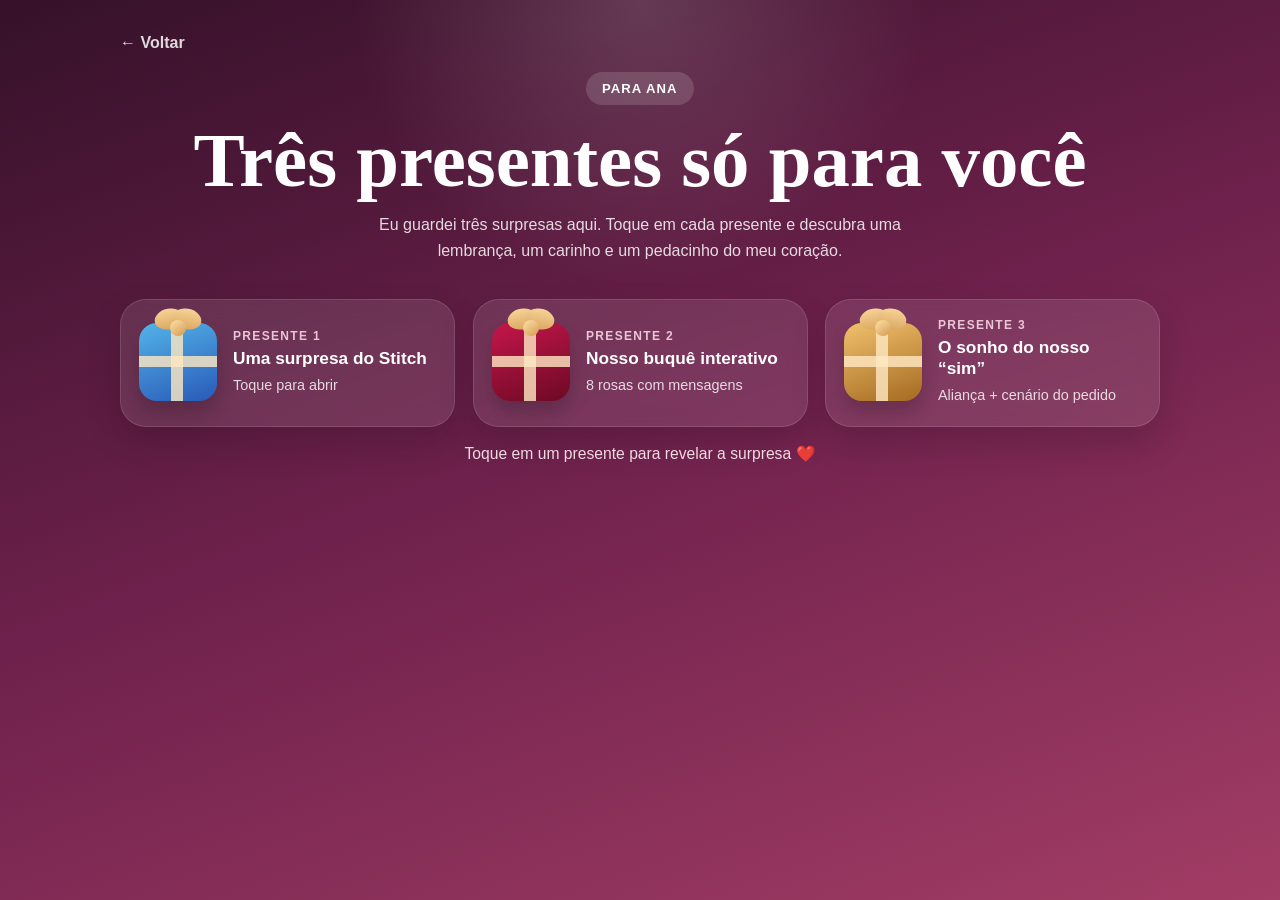
==== presente.html @ 04a38afb "Add files via upload" ====
<!doctype html>
<html lang="pt-BR">
  <head>
    <meta charset="UTF-8" />
    <meta name="viewport" content="width=device-width, initial-scale=1.0" />
    <meta name="theme-color" content="#5b214e" />
    <title>Três presentes para Ana ❤️</title>
    <link rel="stylesheet" href="style.css" />
  </head>

  <body class="pagina-presente pagina-presentes-tres">
    <div class="coracoes" id="coracoes"></div>
    <div class="chuva-rosas" id="chuvaRosas"></div>
    <div class="chuva-aneis" id="chuvaAneis"></div>

    <main class="presente-main presente-main-tres">
      <section class="presente-topo">
        <a class="voltar-link" href="historia.html">← Voltar</a>

        <span class="mini-titulo">Para Ana</span>
        <h1>Três presentes só para você</h1>

        <p>
          Eu guardei três surpresas aqui. Toque em cada presente e descubra
          uma lembrança, um carinho e um pedacinho do meu coração.
        </p>
      </section>

      <section class="selecao-presentes">
        <div class="presentes-grid">
          <button
            class="presente-card"
            type="button"
            data-presente="stitch"
            aria-controls="painel-stitch"
          >
            <span class="presente-icone-box azul">
              <span class="presente-laco laco-card-esquerdo"></span>
              <span class="presente-laco laco-card-direito"></span>
              <span class="presente-no"></span>
            </span>

            <span class="presente-card-texto">
              <small>Presente 1</small>
              <strong>Uma surpresa do Stitch</strong>
              <span>Toque para abrir</span>
            </span>
          </button>

          <button
            class="presente-card"
            type="button"
            data-presente="buque"
            aria-controls="painel-buque"
          >
            <span class="presente-icone-box vinho">
              <span class="presente-laco laco-card-esquerdo"></span>
              <span class="presente-laco laco-card-direito"></span>
              <span class="presente-no"></span>
            </span>

            <span class="presente-card-texto">
              <small>Presente 2</small>
              <strong>Nosso buquê interativo</strong>
              <span>8 rosas com mensagens</span>
            </span>
          </button>

          <button
            class="presente-card"
            type="button"
            data-presente="alianca"
            aria-controls="painel-alianca"
          >
            <span class="presente-icone-box dourado">
              <span class="presente-laco laco-card-esquerdo"></span>
              <span class="presente-laco laco-card-direito"></span>
              <span class="presente-no"></span>
            </span>

            <span class="presente-card-texto">
              <small>Presente 3</small>
              <strong>O sonho do nosso “sim”</strong>
              <span>Aliança + cenário do pedido</span>
            </span>
          </button>
        </div>

        <div class="aviso-presente" id="avisoPresente">
          Toque em um presente para revelar a surpresa ❤️
        </div>
      </section>

      <section class="area-presentes-surpresa">
        <article class="painel-presente" id="painel-stitch" hidden>
          <div class="titulo-painel-presente">
            <span class="mini-titulo">Presente 1</span>
            <h2>Uma visitinha especial do Stitch</h2>
            <p>
              Ele saiu da caixinha só para trazer ainda mais fofura para esse
              nosso momento.
            </p>
          </div>

          <div class="stitch-stage" id="stitchStage">
            <div class="caixa-stitch nova-caixa-stitch" aria-hidden="true">
              <span class="tampa-stitch"></span>
              <span class="corpo-stitch-box"></span>
              <span class="fita-stitch fita-stitch-v"></span>
              <span class="fita-stitch fita-stitch-h"></span>
              <span class="base-sombra-stitch"></span>
            </div>

            <div class="stitch-svg-wrap" aria-hidden="true">
              <svg
                class="stitch-svg"
                viewBox="0 0 430 500"
                xmlns="http://www.w3.org/2000/svg"
              >
                <defs>
                  <linearGradient id="furBlue2" x1="0" x2="0" y1="0" y2="1">
                    <stop offset="0%" stop-color="#6ca7db" />
                    <stop offset="100%" stop-color="#5a86c4" />
                  </linearGradient>

                  <linearGradient id="bellyBlue2" x1="0" x2="0" y1="0" y2="1">
                    <stop offset="0%" stop-color="#41d2ff" />
                    <stop offset="100%" stop-color="#22b8ef" />
                  </linearGradient>

                  <radialGradient id="innerEar2" cx="50%" cy="45%" r="70%">
                    <stop offset="0%" stop-color="#e6c1e0" />
                    <stop offset="100%" stop-color="#d19acb" />
                  </radialGradient>
                </defs>

                <g class="stitch-desenho">
                  <g class="ear-group ear-left">
                    <path
                      class="ear-back"
                      d="M84 124 C21 56, 44 15, 146 35 C183 48, 201 95, 196 136 Z"
                    />
                    <path
                      class="ear-inner"
                      d="M100 120 C49 70, 69 38, 145 49 C171 57, 184 93, 178 122 Z"
                    />
                  </g>

                  <g class="ear-group ear-right">
                    <path
                      class="ear-back"
                      d="M347 124 C410 56, 387 15, 285 35 C248 48, 230 95, 235 136 Z"
                    />
                    <path
                      class="ear-inner"
                      d="M331 120 C382 70, 362 38, 286 49 C260 57, 247 93, 253 122 Z"
                    />
                  </g>

                  <ellipse class="head-main" cx="215" cy="150" rx="118" ry="120" />
                  <ellipse class="head-mask" cx="215" cy="168" rx="84" ry="74" />
                  <ellipse class="cheek cheek-left" cx="153" cy="181" rx="18" ry="12" />
                  <ellipse class="cheek cheek-right" cx="277" cy="181" rx="18" ry="12" />

                  <path class="tuft" d="M192 39 C190 18, 203 8, 211 20 C220 9, 231 17, 230 38 Z" />
                  <path class="tuft" d="M206 28 C208 8, 221 0, 232 14 C240 4, 252 9, 250 31 Z" />
                  <path class="tuft" d="M221 42 C224 18, 242 15, 247 32 C257 23, 268 29, 263 51 Z" />

                  <g class="eye eye-left">
                    <ellipse cx="170" cy="138" rx="34" ry="38" fill="#111f40" />
                    <ellipse cx="171" cy="139" rx="24" ry="28" fill="#ffffff" />
                    <ellipse cx="178" cy="146" rx="11" ry="14" fill="#0f1735" />
                    <ellipse cx="184" cy="139" rx="4" ry="4" fill="#ffffff" />
                    <rect class="blink blink-left" x="138" y="97" width="64" height="82" rx="30" />
                  </g>

                  <g class="eye eye-right">
                    <ellipse cx="260" cy="138" rx="34" ry="38" fill="#111f40" />
                    <ellipse cx="259" cy="139" rx="24" ry="28" fill="#ffffff" />
                    <ellipse cx="252" cy="146" rx="11" ry="14" fill="#0f1735" />
                    <ellipse cx="246" cy="139" rx="4" ry="4" fill="#ffffff" />
                    <rect class="blink blink-right" x="228" y="97" width="64" height="82" rx="30" />
                  </g>

                  <ellipse class="nose-shadow" cx="216" cy="180" rx="46" ry="38" />
                  <ellipse class="nose-main" cx="216" cy="173" rx="44" ry="35" />
                  <path class="mouth-line" d="M198 208 Q216 224 234 208" />
                  <path class="chin-line" d="M188 216 Q216 242 244 216" />

                  <g class="body-group">
                    <ellipse class="body-main" cx="217" cy="313" rx="88" ry="112" />
                    <ellipse class="belly-main" cx="217" cy="326" rx="51" ry="79" />
                  </g>

                  <g class="arm-left-down">
                    <path
                      d="M161 250 C145 278, 142 319, 154 347 C164 370, 186 372, 194 355 C202 338, 195 293, 188 252 Z"
                    />
                    <ellipse cx="176" cy="357" rx="23" ry="20" class="paw-blue" />
                    <circle cx="168" cy="353" r="3" class="claw" />
                    <circle cx="178" cy="348" r="3" class="claw" />
                    <circle cx="188" cy="353" r="3" class="claw" />
                  </g>

                  <g class="arm-right-up">
                    <path
                      d="M269 238 C286 208, 307 179, 320 160 C333 141, 348 134, 358 143 C369 152, 367 171, 356 185 C338 210, 320 229, 291 252 Z"
                    />
                    <ellipse cx="362" cy="139" rx="23" ry="20" class="paw-blue" />
                    <circle cx="354" cy="135" r="3" class="claw" />
                    <circle cx="364" cy="130" r="3" class="claw" />
                    <circle cx="374" cy="135" r="3" class="claw" />
                  </g>

                  <g class="leg-left">
                    <path d="M169 378 C145 394, 140 429, 156 454 C170 476, 204 473, 214 454 C225 432, 210 394, 191 380 Z" />
                    <ellipse cx="176" cy="452" rx="31" ry="18" class="paw-blue" />
                    <circle cx="160" cy="448" r="3" class="claw" />
                    <circle cx="173" cy="443" r="3" class="claw" />
                    <circle cx="186" cy="448" r="3" class="claw" />
                    <circle cx="199" cy="450" r="3" class="claw" />
                  </g>

                  <g class="leg-right">
                    <path d="M261 378 C285 394, 290 429, 274 454 C260 476, 226 473, 216 454 C205 432, 220 394, 239 380 Z" />
                    <ellipse cx="254" cy="452" rx="31" ry="18" class="paw-blue" />
                    <circle cx="239" cy="450" r="3" class="claw" />
                    <circle cx="252" cy="444" r="3" class="claw" />
                    <circle cx="265" cy="448" r="3" class="claw" />
                    <circle cx="278" cy="450" r="3" class="claw" />
                  </g>
                </g>
              </svg>
            </div>

            <div class="texto-stitch">
              <strong>Oi, Ana! 💙</strong>
              <p>
                O Stitch apareceu para deixar esse presente ainda mais fofo
                e lembrar que o amor também mora nos detalhes mais divertidos.
              </p>
            </div>
          </div>
        </article>

        <article class="painel-presente painel-buque-rosa" id="painel-buque" hidden>
          <div class="titulo-painel-presente">
            <span class="mini-titulo">Presente 2</span>
            <h2>O nosso buquê com 8 rosas</h2>
            <p>
              Ele sai de um presente vermelho só para ficar ainda mais especial.
              Depois, toque em cada rosa vermelha para descobrir um motivo pelo qual eu amo você.
            </p>
          </div>

          <div class="presente-palco presente-palco-buque">
            <div class="conteudo-saindo conteudo-saindo-buque">
              <div class="buque-area visivel presente-buque-area" aria-hidden="false">
                <div class="contador-rosas">
                  <span id="contadorRosas">0</span> de 8 rosas descobertas
                </div>

                <div class="buque-realista buque-oito-rosas" id="buque">
                  <div class="papel-traseiro" aria-hidden="true">
                    <span class="papel-fundo papel-fundo-esquerdo"></span>
                    <span class="papel-fundo papel-fundo-direito"></span>
                    <span class="faixa-decorativa faixa-1">AMOR</span>
                    <span class="faixa-decorativa faixa-2">PARA VOCÊ</span>
                  </div>

                  <div class="folhagens" aria-hidden="true">
                    <span class="folha f1"></span>
                    <span class="folha f2"></span>
                    <span class="folha f3"></span>
                    <span class="folha f4"></span>
                    <span class="folha f5"></span>
                    <span class="folha f6"></span>
                    <span class="folha f7"></span>
                    <span class="folha f8"></span>
                    <span class="folha f9"></span>
                    <span class="folha f10"></span>
                  </div>

                  <div class="astromelias" id="astromelias" aria-hidden="true"></div>
                  <div class="mosquitinhos" id="mosquitinhos" aria-hidden="true"></div>
                  <div class="rosas" id="rosas"></div>

                  <div class="embrulho-frontal" aria-hidden="true">
                    <span class="papel-frontal papel-frontal-esquerdo"></span>
                    <span class="papel-frontal papel-frontal-direito"></span>
                    <span class="fita-buque"></span>
                  </div>
                </div>

                <p class="dica-rosas">
                  Toque nas 8 rosas vermelhas. Cada uma guarda uma mensagem 🌹
                </p>

                <div class="mensagem-final-buque" id="mensagemFinalBuque">
                  <span class="coracao-final">❤️</span>
                  <h2>Você encontrou todas as rosas</h2>

                  <p>
                    Oito rosas ainda não seriam suficientes para mostrar tudo o
                    que eu sinto, mas cada uma delas guarda um pedacinho do meu amor.
                  </p>

                  <strong>Eu escolho você, Ana.</strong>
                </div>
              </div>
            </div>

            <div class="caixa-presente-visual caixa-vermelha" aria-hidden="true">
              <span class="tampa-caixa-presente"></span>
              <span class="corpo-caixa-presente"></span>
              <span class="fita-caixa fita-caixa-v"></span>
              <span class="fita-caixa fita-caixa-h"></span>
              <span class="sombra-caixa-presente"></span>
            </div>
          </div>
        </article>

        <article class="painel-presente painel-alianca-simples" id="painel-alianca" hidden>
          <div class="titulo-painel-presente">
            <span class="mini-titulo">Presente 3</span>
            <h2>A nossa aliança</h2>
            <p>
              Ela sai de um presente dourado e, quando você abrir, alguns anéis vão cair para deixar esse momento ainda mais especial.
            </p>
          </div>

          <div class="presente-palco presente-palco-alianca">
            <div class="conteudo-saindo conteudo-saindo-alianca">
              <div class="cartao-alianca-unico">
                <div class="moldura-alianca">
                  <img
                    src="alianca-completa.jpg?v=3"
                    alt="Alianças escolhidas por Keven e Ana"
                  />
                </div>

                <div class="texto-cartao-alianca">
                  <h3>A nossa aliança</h3>
                  <p>
                    Eu já consigo imaginar esse momento com você: o pedido, o
                    brilho da aliança e o nosso coração guardando esse dia para
                    sempre.
                  </p>

                  <span class="detalhe-alianca">
                    Um símbolo do nosso amor, da nossa escolha e do nosso “sim”. 💍
                  </span>
                </div>
              </div>
            </div>

            <div class="caixa-presente-visual caixa-dourada" aria-hidden="true">
              <span class="tampa-caixa-presente"></span>
              <span class="corpo-caixa-presente"></span>
              <span class="fita-caixa fita-caixa-v"></span>
              <span class="fita-caixa fita-caixa-h"></span>
              <span class="sombra-caixa-presente"></span>
            </div>
          </div>
        </article>
      </section>
    </main>

    <div
      class="modal-motivo"
      id="modalMotivo"
      role="dialog"
      aria-modal="true"
      aria-hidden="true"
    >
      <div class="modal-conteudo">
        <button
          class="fechar-modal"
          id="fecharModal"
          type="button"
          aria-label="Fechar mensagem"
        >
          ×
        </button>

        <div class="modal-rosa">🌹</div>
        <span class="modal-numero" id="modalNumero"></span>
        <h2 id="modalTitulo"></h2>
        <p id="modalTexto"></p>

        <button class="botao" id="continuarRosas" type="button">
          Continuar descobrindo ❤️
        </button>
      </div>
    </div>

    <script src="script.js"></script>
  </body>
</html>
---- style.css ----
@charset "UTF-8";

:root {
  --vinho: #5b214e;
  --vinho-escuro: #351129;
  --vinho-claro: #8f3f73;
  --rosa: #d86a8d;
  --rosa-claro: #f8dce6;
  --creme: #fff8f3;
  --texto: #392b35;
  --texto-suave: #66545f;
  --branco: #ffffff;
  --vermelho: #b80f35;
  --vermelho-claro: #df3157;
  --vermelho-escuro: #6f0925;
  --verde: #315b3b;
  --verde-claro: #72996b;
  --dourado: #e8bd72;
  --sombra: 0 18px 50px rgba(91, 33, 78, 0.18);
}

* {
  box-sizing: border-box;
  scroll-behavior: smooth;
}

html {
  scroll-padding-top: 90px;
}

body {
  margin: 0;
  color: var(--texto);
  font-family: "Segoe UI", Arial, sans-serif;
  background:
    radial-gradient(
      circle at top left,
      rgba(216, 106, 141, 0.24),
      transparent 36%
    ),
    radial-gradient(
      circle at bottom right,
      rgba(91, 33, 78, 0.16),
      transparent 38%
    ),
    var(--creme);
  overflow-x: hidden;
}

a {
  color: inherit;
}

button,
a {
  -webkit-tap-highlight-color: transparent;
}

h1,
h2,
h3 {
  font-family: Georgia, "Times New Roman", serif;
  color: var(--vinho);
}

.coracoes,
.chuva-rosas {
  position: fixed;
  inset: 0;
  pointer-events: none;
  overflow: hidden;
}

.coracoes {
  z-index: 100;
}

.chuva-rosas {
  z-index: 150;
}

.coracao {
  position: absolute;
  bottom: -40px;
  opacity: 0;
  animation: subir linear forwards;
}

@keyframes subir {
  0% {
    transform: translateY(0) rotate(0deg) scale(0.75);
    opacity: 0;
  }

  15% {
    opacity: 0.9;
  }

  100% {
    transform: translateY(-115vh) rotate(40deg) scale(1.15);
    opacity: 0;
  }
}

.mini-titulo,
.selo {
  display: inline-flex;
  padding: 9px 16px;
  border-radius: 999px;
  background: var(--rosa-claro);
  color: var(--vinho);
  font-size: 0.82rem;
  font-weight: 800;
  letter-spacing: 0.08em;
  text-transform: uppercase;
}

.botao {
  appearance: none;
  display: inline-block;
  border: 0;
  border-radius: 999px;
  padding: 15px 24px;
  background: linear-gradient(135deg, var(--vinho), var(--vinho-claro));
  color: var(--branco);
  text-decoration: none;
  font-size: 1rem;
  font-weight: 800;
  cursor: pointer;
  box-shadow: 0 12px 30px rgba(91, 33, 78, 0.28);
  transition:
    transform 0.2s ease,
    box-shadow 0.2s ease;
}

.botao:hover {
  transform: translateY(-3px);
  box-shadow: 0 18px 36px rgba(91, 33, 78, 0.35);
}

.botao-branco {
  background: var(--branco);
  color: var(--vinho);
}

.pagina-inicial {
  min-height: 100vh;
  display: flex;
  flex-direction: column;
}

.hero {
  min-height: calc(100vh - 70px);
  display: grid;
  place-items: center;
  padding: 32px 20px;
}

.hero-card {
  width: min(920px, 100%);
  padding: clamp(30px, 6vw, 74px);
  border-radius: 34px;
  text-align: center;
  background: rgba(255, 255, 255, 0.8);
  box-shadow: var(--sombra);
  backdrop-filter: blur(12px);
}

.hero h1 {
  margin: 24px 0 12px;
  font-size: clamp(3rem, 9vw, 6.6rem);
  line-height: 0.95;
}

.hero p {
  max-width: 700px;
  margin: 20px auto 24px;
  font-size: clamp(1.05rem, 2.4vw, 1.35rem);
  line-height: 1.75;
}

.data {
  display: block;
  margin: 18px 0 30px;
  color: #755e6f;
  font-weight: 700;
}

.menu {
  position: sticky;
  top: 0;
  z-index: 80;
  min-height: 72px;
  display: flex;
  align-items: center;
  justify-content: space-between;
  gap: 24px;
  padding: 14px max(20px, calc((100% - 1080px) / 2));
  background: rgba(255, 248, 243, 0.9);
  backdrop-filter: blur(14px);
}

.logo {
  color: var(--vinho);
  text-decoration: none;
  font-family: Georgia, "Times New Roman", serif;
  font-size: 1.3rem;
  font-weight: 800;
}

.menu-links {
  display: flex;
  flex-wrap: wrap;
  gap: 18px;
}

.menu-links a {
  color: var(--texto-suave);
  text-decoration: none;
  font-size: 0.92rem;
  font-weight: 700;
}

.conteudo-principal {
  width: min(1080px, calc(100% - 34px));
  margin: 0 auto;
}

.conteudo-principal section {
  padding: 82px 0;
}

.cabecalho-historia {
  min-height: 78vh;
  display: grid;
  place-items: center;
  align-content: center;
  text-align: center;
}

.cabecalho-historia h1 {
  margin: 22px 0 16px;
  font-size: clamp(3.2rem, 9vw, 6.5rem);
}

.cabecalho-historia p {
  max-width: 660px;
  margin: 0 auto 24px;
  color: var(--texto-suave);
  font-size: 1.15rem;
  line-height: 1.7;
}

.titulo-secao {
  margin-bottom: 42px;
  text-align: center;
}

.titulo-secao span {
  color: var(--rosa);
  font-size: 0.78rem;
  font-weight: 800;
  letter-spacing: 0.14em;
  text-transform: uppercase;
}

.titulo-secao h2 {
  margin: 10px 0 0;
  font-size: clamp(2.1rem, 6vw, 4rem);
}

.linha-do-tempo {
  display: grid;
  grid-template-columns: repeat(3, 1fr);
  gap: 22px;
}

.cartao,
.motivo {
  padding: 26px;
  border-radius: 24px;
  background: rgba(255, 255, 255, 0.88);
  box-shadow: 0 10px 32px rgba(91, 33, 78, 0.09);
}

.cartao h3 {
  margin: 10px 0;
  font-size: 1.55rem;
}

.cartao p,
.motivo p {
  margin: 0;
  color: var(--texto-suave);
  line-height: 1.65;
}

.icone {
  font-size: 2rem;
}

.galeria {
  display: grid;
  grid-template-columns: 1.25fr 0.75fr;
  grid-template-rows: 260px 260px;
  gap: 18px;
}

.foto {
  position: relative;
  overflow: hidden;
  min-height: 220px;
  border-radius: 26px;
  background: var(--rosa-claro);
  box-shadow: var(--sombra);
}

.foto-principal {
  grid-row: 1 / 3;
}

.foto img {
  width: 100%;
  height: 100%;
  object-fit: cover;
}

.legenda {
  position: absolute;
  left: 18px;
  bottom: 18px;
  padding: 9px 13px;
  border-radius: 999px;
  color: white;
  background: rgba(40, 15, 34, 0.62);
  font-weight: 700;
}

.motivos {
  display: grid;
  grid-template-columns: repeat(2, 1fr);
  gap: 18px;
}

.motivo {
  display: flex;
  gap: 16px;
}

.numero {
  flex: 0 0 auto;
  width: 42px;
  height: 42px;
  display: grid;
  place-items: center;
  border-radius: 50%;
  background: var(--rosa-claro);
  color: var(--vinho);
  font-weight: 900;
}

.motivo strong {
  display: block;
  margin-bottom: 6px;
  color: var(--vinho);
}

.versiculo {
  padding: clamp(34px, 7vw, 72px);
  border-radius: 32px;
  color: white;
  text-align: center;
  background: linear-gradient(135deg, var(--vinho), var(--vinho-claro));
  box-shadow: var(--sombra);
}

.versiculo blockquote {
  margin: 0;
  font-family: Georgia, "Times New Roman", serif;
  font-size: clamp(1.7rem, 5vw, 3.4rem);
}

.versiculo small {
  display: block;
  margin-top: 20px;
  font-weight: 700;
  letter-spacing: 0.08em;
}

.final {
  min-height: 70vh;
  display: grid;
  place-items: center;
}

.carta {
  width: min(760px, 100%);
  padding: clamp(32px, 7vw, 70px);
  border-radius: 32px;
  background: white;
  text-align: center;
  box-shadow: var(--sombra);
}

.carta h2 {
  margin: 18px 0;
  font-size: clamp(2.4rem, 7vw, 4.6rem);
}

.carta p {
  color: var(--texto-suave);
  font-size: 1.08rem;
  line-height: 1.8;
}

.mensagem-escondida {
  display: none;
  margin-top: 28px;
  padding: 24px;
  border-radius: 22px;
  background: var(--rosa-claro);
  color: var(--vinho);
  font-family: Georgia, "Times New Roman", serif;
  font-size: 1.8rem;
  line-height: 1.4;
}

.presente-chamada {
  padding: clamp(34px, 7vw, 70px);
  border-radius: 32px;
  color: white;
  text-align: center;
  background: linear-gradient(135deg, var(--vinho), #9b2e57);
  box-shadow: var(--sombra);
}

.presente-chamada h2 {
  color: white;
  font-size: clamp(2.2rem, 6vw, 4rem);
}

.presente-chamada p {
  max-width: 620px;
  margin: 0 auto 26px;
  line-height: 1.7;
}

.presente-chamada .mini-titulo {
  background: rgba(255, 255, 255, 0.14);
  color: white;
}

footer {
  padding: 28px 18px 42px;
  color: #806c79;
  text-align: center;
}

/* PÁGINA PRESENTE */

.pagina-presente {
  min-height: 100vh;
  color: white;
  background:
    radial-gradient(
      circle at 50% 5%,
      rgba(255, 255, 255, 0.18),
      transparent 28%
    ),
    linear-gradient(160deg, #321026 0%, #651c48 46%, #a93b5f 100%);
}

.presente-main {
  width: min(760px, calc(100% - 20px));
  margin: 0 auto;
}

.presente-topo {
  padding: 26px 0 12px;
  text-align: center;
}

.presente-topo h1 {
  margin: 18px 0 12px;
  color: white;
  font-size: clamp(2.4rem, 8vw, 4.8rem);
  line-height: 1;
}

.presente-topo p {
  max-width: 600px;
  margin: 0 auto;
  color: rgba(255, 255, 255, 0.84);
  line-height: 1.65;
}

.presente-topo .mini-titulo {
  background: rgba(255, 255, 255, 0.12);
  color: white;
}

.voltar-link {
  display: block;
  width: max-content;
  margin-bottom: 20px;
  color: rgba(255, 255, 255, 0.84);
  text-decoration: none;
  font-weight: 700;
}

.experiencia-presente {
  min-height: 700px;
  padding: 20px 0 70px;
}

.caixa-area {
  min-height: 470px;
  display: grid;
  place-items: center;
  transition:
    opacity 0.6s ease,
    transform 0.7s ease;
}

.caixa-area.escondida {
  position: absolute;
  opacity: 0;
  transform: translateY(100px) scale(0.8);
  pointer-events: none;
}

.caixa-presente {
  appearance: none;
  position: relative;
  width: min(290px, 76vw);
  height: 300px;
  border: 0;
  background: transparent;
  cursor: pointer;
  animation: caixaRespira 2.2s ease-in-out infinite;
}

@keyframes caixaRespira {
  50% {
    transform: translateY(-8px) scale(1.015);
  }
}

.corpo-caixa {
  position: absolute;
  left: 8%;
  right: 8%;
  bottom: 0;
  height: 68%;
  overflow: hidden;
  border-radius: 8px 8px 20px 20px;
  background: linear-gradient(160deg, #ca1947, #800929);
  box-shadow: 0 28px 30px rgba(20, 0, 15, 0.35);
}

.tampa-caixa {
  position: absolute;
  left: 0;
  right: 0;
  top: 24%;
  z-index: 4;
  height: 28%;
  border-radius: 14px;
  background: linear-gradient(160deg, #e3355e, #941034);
  transform-origin: left bottom;
}

.fita-vertical {
  position: absolute;
  inset-block: 0;
  left: 42%;
  width: 16%;
  background: linear-gradient(90deg, #e1ad61, #ffe2a8, #d49a4c);
}

.fita-horizontal {
  position: absolute;
  inset-inline: 0;
  top: 38%;
  height: 17%;
  background: linear-gradient(#e1ad61, #ffe2a8, #d49a4c);
}

.etiqueta {
  position: absolute;
  left: 50%;
  bottom: 18px;
  z-index: 3;
  width: max-content;
  max-width: 86%;
  transform: translateX(-50%);
  padding: 10px 14px;
  border-radius: 999px;
  background: white;
  color: var(--vinho);
  font-size: 0.86rem;
  font-weight: 900;
}

.laco,
.no-laco {
  position: absolute;
  z-index: 6;
  background: linear-gradient(145deg, #ffe2aa, #dca65d);
}

.laco {
  top: -58px;
  width: 82px;
  height: 68px;
  border-radius: 70% 25% 70% 30%;
}

.laco-esquerdo {
  left: calc(50% - 76px);
  transform: rotate(22deg);
}

.laco-direito {
  right: calc(50% - 76px);
  transform: scaleX(-1) rotate(22deg);
}

.no-laco {
  top: -22px;
  left: 50%;
  width: 46px;
  height: 42px;
  border-radius: 50%;
  transform: translateX(-50%);
}

.caixa-presente.abrindo {
  animation: none;
}

.caixa-presente.abrindo .tampa-caixa {
  animation: abrirTampa 0.95s forwards;
}

.caixa-presente.abrindo .corpo-caixa {
  animation: caixaDescer 0.8s 0.35s forwards;
}

@keyframes abrirTampa {
  45% {
    transform: translateY(-90px) rotate(-9deg);
  }

  100% {
    transform: translate(-95px, -150px) rotate(-22deg);
    opacity: 0;
  }
}

@keyframes caixaDescer {
  100% {
    transform: translateY(95px) scale(0.9);
    opacity: 0;
  }
}

.buque-area {
  display: none;
  opacity: 0;
  text-align: center;
  transform: translateY(70px) scale(0.92);
}

.buque-area.visivel {
  display: block;
  animation: buqueAparecer 1.05s forwards;
}

@keyframes buqueAparecer {
  to {
    opacity: 1;
    transform: translateY(0) scale(1);
  }
}

.contador-rosas {
  display: inline-flex;
  margin-bottom: 12px;
  padding: 10px 16px;
  border-radius: 999px;
  background: rgba(255, 255, 255, 0.12);
  font-size: 0.9rem;
  font-weight: 800;
}

.buque-realista {
  position: relative;
  width: min(440px, 96vw);
  height: 540px;
  margin: 0 auto;
  filter: drop-shadow(0 28px 28px rgba(22, 0, 15, 0.36));
}

.papel-traseiro,
.folhagens,
.astromelias,
.mosquitinhos,
.rosas,
.embrulho-frontal {
  position: absolute;
  inset: 0;
}

.papel-traseiro {
  z-index: 1;
}

.papel-fundo {
  position: absolute;
  top: 80px;
  width: 58%;
  height: 360px;
  background:
    linear-gradient(135deg, rgba(255, 255, 255, 0.11), transparent 35%),
    linear-gradient(150deg, #c31643, #630923);
  border: 2px solid rgba(255, 255, 255, 0.08);
}

.papel-fundo-esquerdo {
  left: 5%;
  clip-path: polygon(0 8%, 100% 0, 82% 100%, 30% 95%);
  transform: rotate(-10deg);
}

.papel-fundo-direito {
  right: 5%;
  clip-path: polygon(0 0, 100% 8%, 70% 95%, 18% 100%);
  transform: rotate(10deg);
}

.faixa-decorativa {
  position: absolute;
  z-index: 2;
  color: rgba(242, 190, 204, 0.55);
  font-family: Georgia, "Times New Roman", serif;
  font-size: 1.1rem;
  font-weight: 800;
  letter-spacing: 0.12em;
}

.faixa-1 {
  left: 56px;
  top: 105px;
  transform: rotate(-36deg);
}

.faixa-2 {
  right: 25px;
  top: 130px;
  transform: rotate(36deg);
}

.folhagens {
  z-index: 2;
}

.folha {
  position: absolute;
  width: 92px;
  height: 38px;
  border-radius: 100% 0 100% 0;
  background: linear-gradient(145deg, var(--verde-claro), var(--verde));
  transform-origin: left center;
}

.folha::after {
  content: "";
  position: absolute;
  left: 8px;
  right: 8px;
  top: 50%;
  height: 1px;
  background: rgba(230, 245, 220, 0.45);
}

.f1 {
  left: 45px;
  top: 160px;
  transform: rotate(-42deg);
}
.f2 {
  right: 40px;
  top: 155px;
  transform: scaleX(-1) rotate(-42deg);
}
.f3 {
  left: 24px;
  top: 228px;
  transform: rotate(-19deg);
}
.f4 {
  right: 18px;
  top: 226px;
  transform: scaleX(-1) rotate(-18deg);
}
.f5 {
  left: 95px;
  top: 92px;
  transform: rotate(-72deg) scale(0.9);
}
.f6 {
  right: 90px;
  top: 92px;
  transform: scaleX(-1) rotate(-72deg) scale(0.9);
}
.f7 {
  left: 70px;
  top: 292px;
  transform: rotate(7deg) scale(0.88);
}
.f8 {
  right: 66px;
  top: 288px;
  transform: scaleX(-1) rotate(7deg) scale(0.88);
}
.f9 {
  left: 163px;
  top: 75px;
  transform: rotate(-90deg) scale(0.78);
}
.f10 {
  right: 155px;
  top: 75px;
  transform: scaleX(-1) rotate(-90deg) scale(0.78);
}

.astromelias {
  z-index: 4;
}

.astromelia {
  position: absolute;
  width: 74px;
  height: 74px;
  transform: translate(-50%, -50%) rotate(var(--r));
  filter: drop-shadow(0 5px 6px rgba(50, 0, 18, 0.18));
}

.astromelia span {
  position: absolute;
  left: 50%;
  top: 50%;
  width: 30px;
  height: 42px;
  border-radius: 60% 40% 62% 38%;
  background:
    radial-gradient(circle at 50% 45%, #efe8aa 0 6%, transparent 7%),
    linear-gradient(145deg, #fffef8, #e8e7db);
  transform-origin: 50% 90%;
}

.astromelia span:nth-child(1) {
  transform: translate(-50%, -95%) rotate(0deg);
}
.astromelia span:nth-child(2) {
  transform: translate(-10%, -70%) rotate(72deg);
}
.astromelia span:nth-child(3) {
  transform: translate(-20%, -25%) rotate(144deg);
}
.astromelia span:nth-child(4) {
  transform: translate(-82%, -25%) rotate(216deg);
}
.astromelia span:nth-child(5) {
  transform: translate(-90%, -75%) rotate(288deg);
}

.astromelia::after {
  content: "";
  position: absolute;
  left: 50%;
  top: 50%;
  width: 16px;
  height: 16px;
  border-radius: 50%;
  background: #d9c96f;
  transform: translate(-50%, -50%);
}

.mosquitinhos {
  z-index: 5;
}

.raminho {
  position: absolute;
  width: 74px;
  height: 70px;
  transform: translate(-50%, -50%) rotate(var(--r));
}

.raminho::before,
.raminho::after,
.raminho span {
  content: "";
  position: absolute;
  width: 11px;
  height: 11px;
  border-radius: 50%;
  background: white;
  box-shadow:
    14px 4px 0 -2px white,
    -12px 8px 0 -2px white,
    5px 17px 0 -2px white;
}

.raminho::before {
  left: 8px;
  top: 9px;
}
.raminho::after {
  right: 6px;
  top: 28px;
}
.raminho span {
  left: 27px;
  bottom: 8px;
}

.rosas {
  z-index: 7;
}

.rosa-interativa {
  appearance: none;
  position: absolute;
  width: var(--t);
  height: var(--t);
  padding: 0;
  border: 0;
  border-radius: 50%;
  background: transparent;
  cursor: pointer;
  transform: translate(-50%, -50%) rotate(var(--r));
  filter: drop-shadow(0 7px 8px rgba(45, 0, 16, 0.28));
  transition:
    transform 0.2s ease,
    filter 0.2s ease;
}

.rosa-interativa:hover,
.rosa-interativa:focus-visible {
  transform: translate(-50%, -50%) rotate(var(--r)) scale(1.08);
  outline: none;
}

.rosa-interativa.descoberta {
  filter: drop-shadow(0 0 10px rgba(255, 230, 236, 0.95))
    drop-shadow(0 7px 8px rgba(45, 0, 16, 0.3));
}

.rosa-interativa.descoberta::after {
  content: "♥";
  position: absolute;
  right: -1px;
  top: -4px;
  width: 23px;
  height: 23px;
  display: grid;
  place-items: center;
  border-radius: 50%;
  background: white;
  color: var(--vermelho);
  font-size: 0.78rem;
}

.petala,
.miolo {
  position: absolute;
  left: 50%;
  top: 50%;
  display: block;
  border-radius: 48% 52% 46% 54%;
  background:
    radial-gradient(circle at 35% 28%, #ea3c62 0 18%, transparent 19%),
    linear-gradient(145deg, #dc214d, #780724 72%);
  box-shadow:
    inset 5px 5px 8px rgba(255, 130, 150, 0.2),
    inset -6px -6px 9px rgba(60, 0, 18, 0.3);
}

.petala {
  width: 55%;
  height: 60%;
  transform-origin: center;
}

.p1 {
  transform: translate(-50%, -78%) rotate(4deg);
}
.p2 {
  transform: translate(-18%, -55%) rotate(70deg);
}
.p3 {
  transform: translate(-42%, -19%) rotate(143deg);
}
.p4 {
  transform: translate(-82%, -36%) rotate(214deg);
}
.p5 {
  transform: translate(-85%, -74%) rotate(286deg);
}

.miolo {
  z-index: 4;
  width: 45%;
  height: 45%;
  transform: translate(-50%, -50%) rotate(24deg);
  background:
    radial-gradient(circle at 38% 34%, #f15b76 0 12%, transparent 13%),
    repeating-radial-gradient(
      circle at center,
      #a20d34 0 8%,
      #d21c49 9% 18%,
      #7c0928 19% 26%
    );
}

.embrulho-frontal {
  z-index: 6;
  pointer-events: none;
}

.papel-frontal {
  position: absolute;
  bottom: 18px;
  width: 60%;
  height: 245px;
  background:
    linear-gradient(135deg, rgba(255, 255, 255, 0.13), transparent 30%),
    linear-gradient(150deg, #bd123d, #5f071f);
}

.papel-frontal-esquerdo {
  left: 8%;
  clip-path: polygon(0 0, 100% 20%, 72% 100%, 28% 100%);
  transform: rotate(5deg);
}

.papel-frontal-direito {
  right: 8%;
  clip-path: polygon(0 20%, 100% 0, 72% 100%, 28% 100%);
  transform: rotate(-5deg);
}

.fita-buque {
  position: absolute;
  left: 50%;
  bottom: 82px;
  width: 126px;
  height: 36px;
  border-radius: 999px;
  transform: translateX(-50%) rotate(-2deg);
  background: linear-gradient(#e3b56c, #ffe3a7, #d59b4d);
  box-shadow: 0 8px 13px rgba(45, 0, 20, 0.24);
}

.fita-buque::before,
.fita-buque::after {
  content: "";
  position: absolute;
  top: 21px;
  width: 64px;
  height: 82px;
  background: linear-gradient(145deg, #f8d79f, #c99551);
  clip-path: polygon(0 0, 100% 0, 70% 100%, 48% 72%, 25% 100%);
}

.fita-buque::before {
  left: 14px;
  transform: rotate(13deg);
}

.fita-buque::after {
  right: 14px;
  transform: rotate(-13deg);
}

.dica-rosas {
  margin: 0 auto;
  color: rgba(255, 255, 255, 0.84);
  font-size: 0.94rem;
}

.rosa-caindo {
  position: absolute;
  top: -70px;
  animation: cairRosa linear forwards;
}

@keyframes cairRosa {
  0% {
    transform: translateY(-20px) rotate(0deg);
    opacity: 0;
  }

  10% {
    opacity: 1;
  }

  100% {
    transform: translateY(115vh) rotate(540deg);
    opacity: 0.9;
  }
}

.modal-motivo {
  position: fixed;
  inset: 0;
  z-index: 250;
  display: none;
  place-items: center;
  padding: 18px;
  background: rgba(30, 3, 23, 0.72);
  backdrop-filter: blur(10px);
}

.modal-motivo.aberto {
  display: grid;
}

.modal-conteudo {
  position: relative;
  width: min(460px, 100%);
  padding: 32px 26px 28px;
  border-radius: 30px;
  color: var(--texto);
  text-align: center;
  background: white;
  box-shadow: 0 28px 70px rgba(20, 0, 14, 0.42);
}

.fechar-modal {
  position: absolute;
  right: 14px;
  top: 12px;
  width: 38px;
  height: 38px;
  border: 0;
  border-radius: 50%;
  background: var(--rosa-claro);
  color: var(--vinho);
  font-size: 1.55rem;
  cursor: pointer;
}

.modal-rosa {
  font-size: 3.2rem;
}

.modal-numero {
  display: block;
  margin-top: 4px;
  color: var(--rosa);
  font-size: 0.78rem;
  font-weight: 900;
  letter-spacing: 0.14em;
  text-transform: uppercase;
}

.modal-conteudo h2 {
  margin: 12px 0 10px;
  font-size: clamp(2rem, 8vw, 3rem);
}

.modal-conteudo p {
  margin: 0 auto 24px;
  color: var(--texto-suave);
  font-size: 1.05rem;
  line-height: 1.75;
}

.mensagem-final-buque {
  display: none;
  width: min(590px, 100%);
  margin: 34px auto 0;
  padding: 28px;
  border-radius: 28px;
  background: rgba(255, 255, 255, 0.96);
  color: var(--texto);
  box-shadow: 0 22px 50px rgba(26, 0, 18, 0.34);
}

.mensagem-final-buque.visivel {
  display: block;
}

.mensagem-final-buque h2 {
  font-size: clamp(2rem, 7vw, 3.2rem);
}

.mensagem-final-buque p {
  color: var(--texto-suave);
  line-height: 1.7;
}

.mensagem-final-buque strong {
  color: var(--vinho);
  font-family: Georgia, "Times New Roman", serif;
  font-size: 1.35rem;
}

.coracao-final {
  font-size: 2rem;
}

@media (max-width: 820px) {
  .menu {
    position: relative;
    flex-direction: column;
  }

  .linha-do-tempo,
  .motivos {
    grid-template-columns: 1fr;
  }

  .galeria {
    grid-template-columns: 1fr;
    grid-template-rows: repeat(3, 340px);
  }

  .foto-principal {
    grid-row: auto;
  }
}

@media (max-width: 520px) {
  .menu-links {
    justify-content: center;
    gap: 12px;
  }

  .menu-links a {
    font-size: 0.82rem;
  }

  .presente-main {
    width: min(100% - 14px, 760px);
  }

  .experiencia-presente {
    min-height: 640px;
  }

  .caixa-area {
    min-height: 410px;
  }

  .buque-realista {
    width: min(410px, 100vw);
    height: 505px;
    transform: scale(0.92);
    transform-origin: top center;
    margin-bottom: -35px;
  }

  .contador-rosas {
    margin-bottom: 4px;
  }

  .modal-conteudo {
    padding: 30px 20px 24px;
    border-radius: 25px;
  }
}

/* =========================================================
   CARTÕES INTERATIVOS DA NOSSA HISTÓRIA
   ========================================================= */

.instrucao-historia {
  width: min(620px, 100%);
  margin: 18px auto 0;
  color: var(--texto-suave);
  font-size: 0.98rem;
  line-height: 1.6;
}

.linha-do-tempo-interativa {
  align-items: start;
}

.cartao-historia-interativo {
  padding: 0;
  overflow: hidden;
  transition:
    transform 0.25s ease,
    box-shadow 0.25s ease,
    border-color 0.25s ease;
}

.cartao-historia-interativo:hover {
  transform: translateY(-4px);
}

.cartao-historia-interativo.aberto {
  border-color: rgba(216, 106, 141, 0.32);
  box-shadow:
    0 20px 45px rgba(91, 33, 78, 0.16),
    0 0 0 1px rgba(216, 106, 141, 0.08);
}

.cabecalho-cartao-historia {
  appearance: none;
  width: 100%;
  min-height: 190px;
  display: flex;
  align-items: flex-start;
  gap: 15px;
  padding: 27px 24px;
  border: 0;
  background:
    radial-gradient(
      circle at top right,
      rgba(248, 220, 230, 0.82),
      transparent 38%
    ),
    transparent;
  color: var(--texto);
  text-align: left;
  cursor: pointer;
}

.cabecalho-cartao-historia:focus-visible {
  outline: 3px solid rgba(216, 106, 141, 0.42);
  outline-offset: -4px;
}

.icone-historia {
  flex: 0 0 auto;
  width: 48px;
  height: 48px;
  display: grid;
  place-items: center;
  border-radius: 16px;
  background: var(--rosa-claro);
  font-size: 1.7rem;
  box-shadow: 0 8px 18px rgba(91, 33, 78, 0.1);
}

.titulo-cartao-historia {
  min-width: 0;
  display: flex;
  flex: 1;
  flex-direction: column;
}

.ordem-momento {
  margin-bottom: 7px;
  color: var(--rosa);
  font-size: 0.68rem;
  font-weight: 900;
  letter-spacing: 0.11em;
  line-height: 1.4;
  text-transform: uppercase;
}

.titulo-cartao-historia strong {
  color: var(--vinho);
  font-family: Georgia, "Times New Roman", serif;
  font-size: 1.55rem;
  line-height: 1.2;
}

.titulo-cartao-historia small {
  margin-top: 12px;
  color: #8b7381;
  font-size: 0.82rem;
  font-weight: 700;
  transition: color 0.25s ease;
}

.seta-cartao-historia {
  flex: 0 0 auto;
  margin-top: 5px;
  color: var(--vinho);
  font-size: 1.9rem;
  font-weight: 300;
  line-height: 1;
  transition: transform 0.38s ease;
}

.cartao-historia-interativo.aberto .seta-cartao-historia {
  transform: rotate(180deg);
}

.cartao-historia-interativo.aberto .titulo-cartao-historia small {
  color: var(--rosa);
}

.cartao-historia-interativo.aberto .titulo-cartao-historia small::before {
  content: "Momento aberto ";
}

.cartao-historia-interativo.aberto .titulo-cartao-historia small {
  font-size: 0;
}

.cartao-historia-interativo.aberto .titulo-cartao-historia small::before {
  font-size: 0.82rem;
}

.conteudo-cartao-historia {
  display: grid;
  grid-template-rows: 0fr;
  opacity: 0;
  background: linear-gradient(
    180deg,
    rgba(248, 220, 230, 0.24),
    rgba(255, 255, 255, 0.5)
  );
  transition:
    grid-template-rows 0.48s cubic-bezier(0.22, 0.82, 0.3, 1),
    opacity 0.35s ease;
}

.cartao-historia-interativo.aberto .conteudo-cartao-historia {
  grid-template-rows: 1fr;
  opacity: 1;
}

.texto-cartao-historia {
  min-height: 0;
  overflow: hidden;
}

.texto-cartao-historia p {
  margin: 0;
  padding: 2px 25px 18px;
  color: var(--texto-suave);
  font-size: 1rem;
  line-height: 1.78;
}

.assinatura-momento {
  display: block;
  margin: 0 25px 25px;
  padding: 16px 17px;
  border-left: 3px solid var(--rosa);
  border-radius: 0 15px 15px 0;
  background: rgba(248, 220, 230, 0.62);
  color: var(--vinho);
  font-family: Georgia, "Times New Roman", serif;
  font-size: 1.02rem;
  font-style: italic;
  line-height: 1.55;
}

@media (max-width: 820px) {
  .linha-do-tempo-interativa {
    gap: 16px;
  }

  .cabecalho-cartao-historia {
    min-height: auto;
  }
}

@media (max-width: 520px) {
  .cabecalho-cartao-historia {
    gap: 12px;
    padding: 22px 18px;
  }

  .icone-historia {
    width: 43px;
    height: 43px;
    border-radius: 14px;
    font-size: 1.48rem;
  }

  .titulo-cartao-historia strong {
    font-size: 1.34rem;
  }

  .texto-cartao-historia p {
    padding: 0 19px 16px;
    font-size: 0.96rem;
    line-height: 1.72;
  }

  .assinatura-momento {
    margin: 0 19px 21px;
    padding: 14px 15px;
    font-size: 0.96rem;
  }
}
/* =========================================================
   CAIXA DE TEXTO EM ESTILO BÍBLICO
   O versículo acima continua com a fonte original do site.
   ========================================================= */

.secao-versiculo {
  padding-top: 54px;
}

.caixa-mensagem-biblica {
  position: relative;
  width: min(790px, calc(100% - 20px));
  margin: 34px auto 0;
  padding: clamp(27px, 5vw, 46px) clamp(22px, 5vw, 52px) clamp(25px, 5vw, 42px);
  overflow: hidden;
  border: 1px solid rgba(139, 91, 47, 0.24);
  border-radius: 8px 8px 24px 24px;
  background:
    linear-gradient(
      90deg,
      transparent 49.7%,
      rgba(109, 72, 42, 0.07) 50%,
      transparent 50.3%
    ),
    repeating-linear-gradient(
      0deg,
      rgba(119, 81, 47, 0.025) 0,
      rgba(119, 81, 47, 0.025) 1px,
      transparent 1px,
      transparent 28px
    ),
    linear-gradient(145deg, #fffdf4 0%, #f8efd9 52%, #fffaf0 100%);
  color: #4b392e;
  text-align: left;
  box-shadow:
    0 18px 38px rgba(91, 33, 78, 0.18),
    inset 0 0 34px rgba(128, 87, 50, 0.08);
}

.caixa-mensagem-biblica::before,
.caixa-mensagem-biblica::after {
  content: "";
  position: absolute;
  top: 12px;
  bottom: 12px;
  width: 1px;
  background: rgba(151, 105, 62, 0.14);
}

.caixa-mensagem-biblica::before {
  left: 14px;
}

.caixa-mensagem-biblica::after {
  right: 14px;
}

.topo-mensagem-biblica {
  display: flex;
  align-items: center;
  justify-content: center;
  gap: 13px;
  margin-bottom: 18px;
}

.linha-biblica {
  flex: 1;
  max-width: 145px;
  height: 1px;
  background: linear-gradient(
    90deg,
    transparent,
    rgba(122, 78, 43, 0.52),
    transparent
  );
}

.cruz-biblica {
  color: #805b3f;
  font-family: Georgia, "Times New Roman", serif;
  font-size: 1.25rem;
}

.titulo-mensagem-biblica {
  display: block;
  margin-bottom: 20px;
  color: #6c4831;
  font-family: Georgia, "Times New Roman", serif;
  font-size: clamp(1.45rem, 4vw, 2rem);
  font-weight: 600;
  line-height: 1.25;
  text-align: center;
}

.texto-mensagem-biblica {
  margin: 0;
  color: #4e3b30;
  font-family: Georgia, "Times New Roman", serif;
  font-size: clamp(1.05rem, 2.5vw, 1.25rem);
  line-height: 1.85;
  text-align: justify;
}

.texto-mensagem-biblica::first-letter {
  float: left;
  margin: 5px 8px 0 0;
  color: #7b4d34;
  font-family: Georgia, "Times New Roman", serif;
  font-size: 3rem;
  line-height: 0.8;
}

.rodape-mensagem-biblica {
  display: flex;
  align-items: flex-end;
  justify-content: space-between;
  gap: 18px;
  margin-top: 28px;
  padding-top: 17px;
  border-top: 1px solid rgba(125, 82, 47, 0.19);
  color: #765944;
  font-family: Georgia, "Times New Roman", serif;
}

.rodape-mensagem-biblica span {
  font-size: 0.98rem;
  font-style: italic;
}

.rodape-mensagem-biblica strong {
  color: #633d2b;
  font-family: Georgia, "Times New Roman", serif;
  font-size: 1.15rem;
  white-space: nowrap;
}

@media (max-width: 650px) {
  .secao-versiculo {
    padding-top: 35px;
  }

  .caixa-mensagem-biblica {
    margin-top: 26px;
    padding: 26px 21px 24px;
    border-radius: 7px 7px 20px 20px;
  }

  .titulo-mensagem-biblica {
    font-size: 1.48rem;
  }

  .texto-mensagem-biblica {
    font-size: 1.04rem;
    line-height: 1.75;
    text-align: left;
  }

  .rodape-mensagem-biblica {
    flex-direction: column;
    align-items: center;
    gap: 7px;
    text-align: center;
  }
}

/* =========================================================
   ANIMAÇÃO AO DESCER A PÁGINA
   ========================================================= */
.animar-rolagem {
  opacity: 0;
  transform: translateY(42px);
  filter: blur(3px);
  transition:
    opacity 0.85s cubic-bezier(0.22, 0.8, 0.3, 1),
    transform 0.85s cubic-bezier(0.22, 0.8, 0.3, 1),
    filter 0.75s ease;
  transition-delay: var(--atraso-animacao, 0ms);
  will-change: opacity, transform, filter;
}

.animar-rolagem.animacao-visivel {
  opacity: 1;
  transform: translateY(0);
  filter: blur(0);
}

.animar-esquerda {
  transform: translateX(-36px);
}
.animar-direita {
  transform: translateX(36px);
}
.animar-esquerda.animacao-visivel,
.animar-direita.animacao-visivel {
  transform: translateX(0);
}

.animar-escala {
  transform: translateY(25px) scale(0.96);
}
.animar-escala.animacao-visivel {
  transform: translateY(0) scale(1);
}

@media (prefers-reduced-motion: reduce) {
  .animar-rolagem,
  .animar-esquerda,
  .animar-direita,
  .animar-escala {
    opacity: 1;
    transform: none;
    filter: none;
    transition: none;
  }
}

@media (max-width: 520px) {
  .animar-rolagem {
    transform: translateY(28px);
    filter: blur(2px);
    transition-duration: 0.72s;
  }

  .animar-esquerda {
    transform: translateX(-24px);
  }
  .animar-direita {
    transform: translateX(24px);
  }
  .animar-escala {
    transform: translateY(20px) scale(0.97);
  }
}
/* =========================================================
   PÁGINA DE 3 PRESENTES
   ========================================================= */

.pagina-presentes-tres {
  background:
    radial-gradient(
      circle at top center,
      rgba(255, 255, 255, 0.15),
      transparent 26%
    ),
    linear-gradient(160deg, #351129 0%, #6e214c 48%, #a23d65 100%);
}

.presente-main-tres {
  width: min(1040px, calc(100% - 22px));
}

.presente-main-tres .presente-topo {
  padding: 34px 0 22px;
}

.presente-main-tres .presente-topo .mini-titulo {
  background: rgba(255, 255, 255, 0.14);
  color: white;
}

.selecao-presentes {
  padding-top: 12px;
  padding-bottom: 18px;
}

.presentes-grid {
  display: grid;
  grid-template-columns: repeat(3, minmax(0, 1fr));
  gap: 18px;
}

.presente-card {
  appearance: none;
  display: flex;
  align-items: center;
  gap: 16px;
  width: 100%;
  padding: 18px 18px 20px;
  border: 1px solid rgba(255, 255, 255, 0.12);
  border-radius: 26px;
  background: rgba(255, 255, 255, 0.1);
  color: white;
  text-align: left;
  cursor: pointer;
  backdrop-filter: blur(10px);
  box-shadow: 0 16px 34px rgba(22, 0, 18, 0.18);
  transition:
    transform 0.22s ease,
    box-shadow 0.22s ease,
    border-color 0.22s ease,
    background 0.22s ease;
}

.presente-card:hover,
.presente-card:focus-visible,
.presente-card.ativo {
  transform: translateY(-5px);
  background: rgba(255, 255, 255, 0.16);
  border-color: rgba(255, 255, 255, 0.24);
  box-shadow: 0 24px 44px rgba(22, 0, 18, 0.25);
  outline: none;
}

.presente-icone-box {
  position: relative;
  flex: 0 0 auto;
  width: 78px;
  height: 78px;
  border-radius: 18px;
  box-shadow: 0 12px 18px rgba(0, 0, 0, 0.18);
}

.presente-icone-box.azul {
  background: linear-gradient(160deg, #53b4e8, #2959b8);
}

.presente-icone-box.vinho {
  background: linear-gradient(160deg, #c4164a, #6d0924);
}

.presente-icone-box.dourado {
  background: linear-gradient(160deg, #f0c16c, #a56a21);
}

.presente-laco,
.presente-no {
  position: absolute;
  background: linear-gradient(145deg, #ffe1a8, #d39a50);
}

.presente-laco {
  top: -16px;
  width: 26px;
  height: 24px;
  border-radius: 70% 25% 70% 30%;
}

.laco-card-esquerdo {
  left: calc(50% - 22px);
  transform: rotate(25deg);
}

.laco-card-direito {
  right: calc(50% - 22px);
  transform: scaleX(-1) rotate(25deg);
}

.presente-no {
  top: -3px;
  left: 50%;
  width: 16px;
  height: 16px;
  border-radius: 50%;
  transform: translateX(-50%);
}

.presente-icone-box::before {
  content: "";
  position: absolute;
  inset-block: 0;
  left: 41%;
  width: 16%;
  background: rgba(255, 233, 196, 0.8);
}

.presente-icone-box::after {
  content: "";
  position: absolute;
  inset-inline: 0;
  top: 42%;
  height: 15%;
  background: rgba(255, 233, 196, 0.8);
}

.presente-card-texto {
  display: flex;
  flex-direction: column;
  min-width: 0;
}

.presente-card-texto small {
  color: rgba(255, 225, 236, 0.85);
  font-size: 0.75rem;
  font-weight: 800;
  letter-spacing: 0.11em;
  text-transform: uppercase;
}

.presente-card-texto strong {
  margin: 5px 0 6px;
  color: white;
  font-size: 1.08rem;
}

.presente-card-texto span {
  color: rgba(255, 255, 255, 0.82);
  font-size: 0.9rem;
  line-height: 1.45;
}

.aviso-presente {
  margin-top: 18px;
  color: rgba(255, 238, 244, 0.9);
  text-align: center;
  font-size: 0.98rem;
}

.area-presentes-surpresa {
  padding-top: 8px;
  padding-bottom: 70px;
}

.painel-presente {
  margin-top: 22px;
  padding: clamp(24px, 4vw, 36px);
  border-radius: 32px;
  background: rgba(255, 255, 255, 0.94);
  box-shadow: 0 24px 58px rgba(27, 0, 20, 0.24);
}

.painel-presente[hidden] {
  display: none !important;
}

.titulo-painel-presente {
  margin-bottom: 26px;
  text-align: center;
}

.titulo-painel-presente .mini-titulo {
  margin-bottom: 10px;
}

.titulo-painel-presente h2 {
  margin: 0 0 12px;
  font-size: clamp(2rem, 5vw, 3.5rem);
}

.titulo-painel-presente p {
  width: min(690px, 100%);
  margin: 0 auto;
  color: var(--texto-suave);
  line-height: 1.7;
}

/* =========================================================
   PRESENTE 1 — STITCH
   ========================================================= */

.stitch-stage {
  position: relative;
  min-height: 560px;
  padding: 10px 0 0;
  overflow: hidden;
  border-radius: 30px;
  background:
    radial-gradient(
      circle at top center,
      rgba(255, 255, 255, 0.75),
      transparent 22%
    ),
    linear-gradient(180deg, #dff6ff 0%, #b6e2ff 34%, #f7fcff 100%);
}

.caixa-stitch {
  position: absolute;
  left: 50%;
  bottom: 46px;
  width: min(300px, 74vw);
  height: 205px;
  transform: translateX(-50%);
}

.corpo-stitch-box,
.tampa-stitch,
.fita-stitch,
.base-sombra-stitch {
  position: absolute;
}

.corpo-stitch-box {
  inset-inline: 18px;
  bottom: 0;
  height: 150px;
  border-radius: 10px 10px 24px 24px;
  background: linear-gradient(160deg, #3d74d8, #173b8f);
  box-shadow: 0 18px 25px rgba(15, 34, 88, 0.24);
}

.tampa-stitch {
  left: 0;
  right: 0;
  top: 18px;
  z-index: 4;
  height: 56px;
  border-radius: 16px;
  background: linear-gradient(160deg, #5592ef, #1b51c0);
  transform-origin: left bottom;
}

.fita-stitch-v {
  left: 46%;
  top: 18px;
  bottom: 0;
  width: 12%;
  background: linear-gradient(180deg, #f6cf86, #dfaa4a);
  z-index: 5;
}

.fita-stitch-h {
  left: 0;
  right: 0;
  top: 78px;
  height: 18px;
  background: linear-gradient(90deg, #f6cf86, #dfaa4a);
  z-index: 5;
}

.base-sombra-stitch {
  left: 50%;
  bottom: -10px;
  width: 220px;
  height: 26px;
  border-radius: 50%;
  transform: translateX(-50%);
  background: rgba(29, 58, 96, 0.12);
  filter: blur(6px);
}

.stitch-personagem {
  position: absolute;
  left: 50%;
  bottom: 112px;
  width: 250px;
  height: 340px;
  transform: translateX(-50%) translateY(175px) scale(0.88);
  opacity: 0;
  z-index: 6;
}

.painel-presente.animar-stitch .stitch-personagem {
  animation: stitchSubir 1.1s cubic-bezier(0.22, 0.8, 0.3, 1) forwards;
}

.painel-presente.animar-stitch .tampa-stitch {
  animation: tampaStitch 1s ease forwards;
}

@keyframes stitchSubir {
  0% {
    opacity: 0;
    transform: translateX(-50%) translateY(175px) scale(0.88);
  }

  55% {
    opacity: 1;
  }

  100% {
    opacity: 1;
    transform: translateX(-50%) translateY(0) scale(1);
  }
}

@keyframes tampaStitch {
  40% {
    transform: translate(-20px, -60px) rotate(-10deg);
  }

  100% {
    transform: translate(-80px, -122px) rotate(-18deg);
  }
}

.stitch-orelhas {
  position: absolute;
  inset: 0;
}

.orelha {
  position: absolute;
  top: 24px;
  width: 118px;
  height: 82px;
  border-radius: 100% 0 100% 0;
  background: linear-gradient(145deg, #56b4ea, #0e73b8);
  border: 5px solid #0a5f9e;
  box-shadow: inset 0 0 0 2px rgba(255, 255, 255, 0.08);
}

.orelha::after {
  content: "";
  position: absolute;
  inset: 12px 16px 12px 18px;
  border-radius: 100% 0 100% 0;
  background: linear-gradient(145deg, #e98fb6, #d55c8b);
  opacity: 0.92;
}

.orelha-esquerda {
  left: -16px;
  transform-origin: 92% 92%;
  animation: orelhaEsquerda 2.6s ease-in-out infinite;
}

.orelha-direita {
  right: -16px;
  transform-origin: 8% 92%;
  transform: scaleX(-1);
  animation: orelhaDireita 2.6s ease-in-out infinite;
}

@keyframes orelhaEsquerda {
  0%,
  100% {
    transform: rotate(-18deg);
  }
  50% {
    transform: rotate(-7deg);
  }
}

@keyframes orelhaDireita {
  0%,
  100% {
    transform: scaleX(-1) rotate(-18deg);
  }
  50% {
    transform: scaleX(-1) rotate(-7deg);
  }
}

.stitch-cabeca {
  position: absolute;
  left: 50%;
  top: 40px;
  width: 188px;
  height: 176px;
  border-radius: 48% 48% 44% 44%;
  transform: translateX(-50%);
  background: linear-gradient(180deg, #63bcef, #2791d7 64%, #1778bf);
  border: 5px solid #0a5f9e;
  z-index: 2;
}

.tufo {
  position: absolute;
  top: -15px;
  width: 24px;
  height: 24px;
  border-radius: 50% 50% 0 50%;
  background: #2791d7;
  border-top: 4px solid #0a5f9e;
  border-left: 4px solid #0a5f9e;
  transform: rotate(45deg);
}

.t1 {
  left: 60px;
}
.t2 {
  right: 60px;
}

.olho {
  position: absolute;
  top: 68px;
  width: 40px;
  height: 46px;
  border-radius: 50%;
  background: white;
  border: 4px solid #0a5f9e;
  overflow: hidden;
  animation: piscarStitch 4.8s infinite;
}

.olho-esquerdo {
  left: 44px;
}
.olho-direito {
  right: 44px;
}

.pupila {
  position: absolute;
  left: 12px;
  top: 14px;
  width: 14px;
  height: 18px;
  border-radius: 50%;
  background: #132042;
}

@keyframes piscarStitch {
  0%,
  45%,
  47%,
  72%,
  74%,
  100% {
    transform: scaleY(1);
  }
  46%,
  73% {
    transform: scaleY(0.1);
  }
}

.nariz {
  position: absolute;
  left: 50%;
  top: 95px;
  width: 58px;
  height: 42px;
  border-radius: 50% 50% 54% 54%;
  transform: translateX(-50%);
  background: #20314f;
}

.bochecha {
  position: absolute;
  top: 106px;
  width: 22px;
  height: 14px;
  border-radius: 50%;
  background: rgba(233, 143, 182, 0.55);
}

.bochecha-esquerda {
  left: 34px;
}
.bochecha-direita {
  right: 34px;
}

.boca {
  position: absolute;
  left: 50%;
  bottom: 26px;
  width: 58px;
  height: 22px;
  border-bottom: 4px solid #1f3152;
  border-radius: 0 0 40px 40px;
  transform: translateX(-50%);
}

.stitch-corpo {
  position: absolute;
  left: 50%;
  bottom: 0;
  width: 170px;
  height: 170px;
  transform: translateX(-50%);
}

.stitch-corpo::before {
  content: "";
  position: absolute;
  left: 50%;
  top: 16px;
  width: 122px;
  height: 132px;
  border-radius: 46% 46% 38% 38%;
  transform: translateX(-50%);
  background: linear-gradient(180deg, #4aa8e4, #1681c9);
  border: 5px solid #0a5f9e;
}

.barriga {
  position: absolute;
  left: 50%;
  top: 47px;
  width: 78px;
  height: 92px;
  border-radius: 50%;
  transform: translateX(-50%);
  background: #8bd4f6;
  z-index: 2;
}

.braco {
  position: absolute;
  top: 50px;
  width: 28px;
  height: 86px;
  border-radius: 18px;
  background: linear-gradient(180deg, #4aa8e4, #167dc4);
  border: 4px solid #0a5f9e;
}

.braco::after {
  content: "";
  position: absolute;
  bottom: -8px;
  left: -6px;
  width: 36px;
  height: 28px;
  border-radius: 50%;
  background: linear-gradient(180deg, #4aa8e4, #167dc4);
  border: 4px solid #0a5f9e;
}

.braco-esquerdo {
  left: 12px;
  transform: rotate(28deg);
}

.braco-direito {
  right: 8px;
  transform-origin: top center;
  animation: acenarStitch 1.5s ease-in-out infinite;
}

@keyframes acenarStitch {
  0%,
  100% {
    transform: rotate(-18deg);
  }
  50% {
    transform: rotate(24deg);
  }
}

.perna {
  position: absolute;
  bottom: 6px;
  width: 34px;
  height: 74px;
  border-radius: 20px;
  background: linear-gradient(180deg, #4aa8e4, #167dc4);
  border: 4px solid #0a5f9e;
}

.perna-esquerda {
  left: 48px;
  transform: rotate(10deg);
}
.perna-direita {
  right: 48px;
  transform: rotate(-10deg);
}

.texto-stitch {
  position: absolute;
  left: 50%;
  bottom: 26px;
  width: min(520px, calc(100% - 28px));
  padding: 18px 20px;
  border-radius: 22px;
  transform: translateX(-50%);
  background: rgba(255, 255, 255, 0.86);
  box-shadow: 0 14px 34px rgba(26, 72, 126, 0.12);
  text-align: center;
}

.texto-stitch strong {
  display: block;
  margin-bottom: 6px;
  color: #20558f;
  font-size: 1.15rem;
}

.texto-stitch p {
  margin: 0;
  color: #4d6172;
  line-height: 1.65;
}

/* =========================================================
   PRESENTE 2 — BUQUÊ COM 8 ROSAS
   ========================================================= */

.presente-buque-area {
  opacity: 1;
  transform: none;
  display: block;
}

.buque-oito-rosas {
  height: 520px;
}

/* =========================================================
   PRESENTE 3 — ALIANÇA E SONHO DO PEDIDO
   ========================================================= */

.layout-alianca-sonho {
  display: grid;
  grid-template-columns: 1.18fr 0.82fr;
  gap: 20px;
  align-items: stretch;
}

.cena-pedido-sonho,
.cartao-alianca-real {
  overflow: hidden;
  border-radius: 28px;
  background: white;
  box-shadow: 0 18px 38px rgba(32, 4, 24, 0.12);
}

.cena-pedido-sonho {
  position: relative;
  min-height: 430px;
  background: linear-gradient(
    180deg,
    #f4bfd6 0%,
    #efcae0 28%,
    #f8edf5 52%,
    #cdefff 53%,
    #b6dcff 100%
  );
}

.ceu-sonho,
.skyline-cidade,
.rio-sonho,
.praca-caminho,
.arvores-sonho,
.casal-sonho {
  position: absolute;
  inset: 0;
}

.estrela {
  position: absolute;
  width: 6px;
  height: 6px;
  border-radius: 50%;
  background: rgba(255, 255, 255, 0.9);
  box-shadow: 0 0 12px rgba(255, 255, 255, 0.8);
  animation: brilharCena 2.8s ease-in-out infinite;
}

.e1 {
  left: 14%;
  top: 11%;
}
.e2 {
  right: 19%;
  top: 15%;
  animation-delay: 0.4s;
}
.e3 {
  left: 50%;
  top: 8%;
  animation-delay: 0.8s;
}
.e4 {
  right: 35%;
  top: 21%;
  animation-delay: 1.1s;
}

@keyframes brilharCena {
  0%,
  100% {
    opacity: 0.45;
    transform: scale(0.85);
  }
  50% {
    opacity: 1;
    transform: scale(1.22);
  }
}

.predio {
  position: absolute;
  bottom: 176px;
  background: linear-gradient(180deg, #a87a98, #75516e);
  border-radius: 6px 6px 0 0;
}

.predio::before {
  content: "";
  position: absolute;
  inset: 12px 6px 10px;
  background: repeating-linear-gradient(
    180deg,
    rgba(255, 230, 180, 0.82) 0 8px,
    transparent 8px 18px
  );
  opacity: 0.75;
}

.pr1 {
  left: 2%;
  width: 38px;
  height: 100px;
}
.pr2 {
  left: 10%;
  width: 52px;
  height: 135px;
}
.pr3 {
  left: 22%;
  width: 44px;
  height: 112px;
}
.pr4 {
  right: 24%;
  width: 48px;
  height: 126px;
}
.pr5 {
  right: 13%;
  width: 60px;
  height: 152px;
}
.pr6 {
  right: 3%;
  width: 34px;
  height: 92px;
}

.rio-sonho {
  top: auto;
  bottom: 108px;
  height: 84px;
  background:
    repeating-linear-gradient(
      180deg,
      rgba(255, 255, 255, 0.45) 0 2px,
      transparent 2px 9px
    ),
    linear-gradient(180deg, #75c1ff, #4ea0ef);
  box-shadow: inset 0 8px 16px rgba(255, 255, 255, 0.18);
}

.praca-caminho {
  top: auto;
  bottom: 0;
  height: 138px;
  background:
    radial-gradient(
      circle at 50% -10%,
      rgba(255, 255, 255, 0.28),
      transparent 36%
    ),
    linear-gradient(180deg, #caa98d, #ac876e);
  clip-path: polygon(0 17%, 100% 8%, 100% 100%, 0 100%);
}

.arvore {
  position: absolute;
  bottom: 96px;
  width: 20px;
  height: 72px;
  background: #704a34;
  border-radius: 10px;
}

.arvore::before {
  content: "";
  position: absolute;
  left: 50%;
  bottom: 40px;
  width: 82px;
  height: 82px;
  border-radius: 50%;
  transform: translateX(-50%);
  background: radial-gradient(circle at 40% 35%, #7dd08c, #3b8d4f);
}

.a1 {
  left: 9%;
}
.a2 {
  left: 30%;
}
.a3 {
  right: 28%;
}
.a4 {
  right: 9%;
}

.casal-sonho {
  z-index: 5;
}

.personagem-sonho {
  position: absolute;
  bottom: 72px;
}

.personagem-amada {
  left: 56%;
  width: 84px;
  height: 160px;
}

.personagem-ajoelhado {
  left: 40%;
  width: 96px;
  height: 138px;
}

.cabeca-sonho {
  position: absolute;
  left: 50%;
  top: 0;
  width: 42px;
  height: 42px;
  border-radius: 50%;
  transform: translateX(-50%);
  background: #ffd4bf;
  z-index: 3;
}

.cabelo-sonho {
  position: absolute;
  left: 50%;
  top: 0;
  width: 48px;
  height: 58px;
  border-radius: 50% 50% 48% 48%;
  transform: translateX(-50%);
  background: #5a2e22;
}

.corpo-sonho {
  position: absolute;
  left: 50%;
  top: 34px;
  width: 52px;
  height: 72px;
  border-radius: 20px 20px 14px 14px;
  transform: translateX(-50%);
  background: linear-gradient(180deg, #e4709d, #bd4774);
}

.saia-sonho {
  position: absolute;
  left: 50%;
  top: 96px;
  width: 72px;
  height: 48px;
  transform: translateX(-50%);
  clip-path: polygon(18% 0, 82% 0, 100% 100%, 0 100%);
  background: linear-gradient(180deg, #f7bed5, #e87ea9);
}

.personagem-ajoelhado .corpo-sonho {
  background: linear-gradient(180deg, #4f8de0, #275ab4);
  width: 58px;
  height: 64px;
  top: 40px;
}

.braço-sonho {
  display: none;
}

.braco-sonho {
  position: absolute;
  top: 54px;
  width: 18px;
  height: 60px;
  border-radius: 12px;
  background: #ffd4bf;
}

.braco-oferecendo {
  left: 58px;
  top: 58px;
  transform: rotate(58deg);
  animation: oferecerAlianca 1.8s ease-in-out infinite;
}

@keyframes oferecerAlianca {
  0%,
  100% {
    transform: rotate(54deg) translateY(0);
  }
  50% {
    transform: rotate(60deg) translateY(-4px);
  }
}

.pernas-sonho {
  position: absolute;
  left: 38px;
  bottom: 0;
  width: 42px;
  height: 26px;
  border-bottom: 7px solid #2e4d7c;
  border-radius: 0 0 28px 20px;
}

.anel-flutuante {
  position: absolute;
  left: 53%;
  bottom: 144px;
  font-size: 1.8rem;
  filter: drop-shadow(0 0 8px rgba(255, 255, 255, 0.85));
  animation: brilhoAlianca 1.8s ease-in-out infinite;
}

@keyframes brilhoAlianca {
  0%,
  100% {
    transform: translateY(0) scale(0.95);
    opacity: 0.75;
  }
  50% {
    transform: translateY(-8px) scale(1.1);
    opacity: 1;
  }
}

.coracao-cena {
  position: absolute;
  left: 49%;
  bottom: 205px;
  color: #d84f82;
  font-size: 1.4rem;
  animation: flutuarCoracaoCena 2.6s ease-in-out infinite;
}

@keyframes flutuarCoracaoCena {
  0%,
  100% {
    transform: translateY(0);
    opacity: 0.9;
  }
  50% {
    transform: translateY(-12px);
    opacity: 1;
  }
}

.cartao-alianca-real {
  display: flex;
  flex-direction: column;
  padding: 18px;
  background: linear-gradient(180deg, #ffffff, #f9f1f6);
}

.moldura-alianca {
  overflow: hidden;
  border-radius: 22px;
  box-shadow: 0 18px 34px rgba(32, 4, 24, 0.14);
}

.moldura-alianca img {
  display: block;
  width: 100%;
  height: auto;
}

.texto-cartao-alianca {
  padding: 18px 6px 6px;
}

.texto-cartao-alianca h3 {
  margin: 0 0 10px;
  font-size: 1.8rem;
}

.texto-cartao-alianca p {
  margin: 0;
  color: var(--texto-suave);
  line-height: 1.72;
}

.detalhe-alianca {
  display: block;
  margin-top: 16px;
  color: var(--vinho);
  font-family: Georgia, "Times New Roman", serif;
  font-size: 1.08rem;
  line-height: 1.55;
}

/* =========================================================
   AJUSTES DE MODAL E RESPONSIVO
   ========================================================= */

@media (max-width: 900px) {
  .presentes-grid {
    grid-template-columns: 1fr;
  }

  .layout-alianca-sonho {
    grid-template-columns: 1fr;
  }

  .cena-pedido-sonho {
    min-height: 390px;
  }
}

@media (max-width: 520px) {
  .presente-main-tres {
    width: min(100% - 12px, 1040px);
  }

  .presente-main-tres .presente-topo {
    padding-top: 24px;
  }

  .presente-card {
    padding: 16px;
    border-radius: 22px;
  }

  .presente-icone-box {
    width: 66px;
    height: 66px;
    border-radius: 16px;
  }

  .painel-presente {
    margin-top: 18px;
    padding: 18px 14px 20px;
    border-radius: 24px;
  }

  .stitch-stage {
    min-height: 510px;
  }

  .stitch-personagem {
    width: 220px;
    height: 320px;
  }

  .caixa-stitch {
    width: min(260px, 84vw);
    bottom: 48px;
  }

  .texto-stitch {
    bottom: 16px;
    padding: 16px;
  }

  .titulo-painel-presente h2 {
    font-size: 2rem;
  }

  .buque-oito-rosas {
    width: min(410px, 100vw);
    height: 490px;
    transform: scale(0.9);
    transform-origin: top center;
    margin-bottom: -30px;
  }

  .cena-pedido-sonho {
    min-height: 330px;
  }

  .predio {
    bottom: 145px;
  }

  .rio-sonho {
    bottom: 88px;
    height: 68px;
  }

  .praca-caminho {
    height: 118px;
  }

  .arvore {
    bottom: 76px;
    transform: scale(0.84);
  }

  .personagem-amada {
    left: 57%;
    bottom: 60px;
    transform: scale(0.88);
    transform-origin: bottom center;
  }

  .personagem-ajoelhado {
    left: 36%;
    bottom: 58px;
    transform: scale(0.84);
    transform-origin: bottom center;
  }

  .anel-flutuante {
    left: 52%;
    bottom: 130px;
  }

  .coracao-cena {
    left: 50%;
    bottom: 177px;
  }
}
/* =========================================================
   AJUSTE VISUAL DOS PRESENTES — STITCH E CENA DO PEDIDO
   ========================================================= */

/* ====== PRESENTE 1: STITCH MAIS PARECIDO E COM MÃO PARA CIMA ====== */

.stitch-stage {
  min-height: 620px;
  background:
    radial-gradient(
      circle at top center,
      rgba(255, 255, 255, 0.85),
      transparent 28%
    ),
    linear-gradient(180deg, #d9f1ff 0%, #cce8ff 43%, #f6fbff 100%);
}

.nova-caixa-stitch {
  bottom: 105px;
}

.stitch-svg-wrap {
  position: absolute;
  left: 50%;
  bottom: 132px;
  width: min(390px, calc(100% - 20px));
  transform: translateX(-50%) translateY(180px) scale(0.88);
  opacity: 0;
  z-index: 7;
  filter: drop-shadow(0 18px 20px rgba(25, 73, 115, 0.2));
}

.painel-presente.animar-stitch .stitch-svg-wrap {
  animation: stitchSvgSurgir 1.08s cubic-bezier(0.22, 0.8, 0.3, 1) forwards;
}

@keyframes stitchSvgSurgir {
  0% {
    opacity: 0;
    transform: translateX(-50%) translateY(180px) scale(0.88);
  }

  52% {
    opacity: 1;
  }

  100% {
    opacity: 1;
    transform: translateX(-50%) translateY(0) scale(1);
  }
}

.stitch-svg {
  display: block;
  width: 100%;
  height: auto;
}

.stitch-svg .ear-back,
.stitch-svg .head-main,
.stitch-svg .body-main,
.stitch-svg .arm-left path,
.stitch-svg .arm-right-wave path,
.stitch-svg .leg-left path,
.stitch-svg .leg-right path,
.stitch-svg .paw-blue {
  fill: url(#furBlue);
  stroke: #1f6ca6;
  stroke-width: 6;
  stroke-linejoin: round;
}

.stitch-svg .ear-inner {
  fill: url(#innerEar);
  opacity: 0.95;
}

.stitch-svg .head-mask {
  fill: #58a4e2;
  opacity: 0.9;
}

.stitch-svg .cheek {
  fill: #c58aca;
  opacity: 0.65;
}

.stitch-svg .tuft {
  fill: #63a7e0;
  stroke: #1f6ca6;
  stroke-width: 4;
}

.stitch-svg .nose-shadow {
  fill: #183664;
  opacity: 0.25;
}

.stitch-svg .nose-main {
  fill: #10244e;
}

.stitch-svg .mouth-line,
.stitch-svg .chin-line {
  fill: none;
  stroke: #16335e;
  stroke-width: 5;
  stroke-linecap: round;
}

.stitch-svg .belly-main {
  fill: url(#bellyBlue);
}

.stitch-svg .claw {
  fill: #10244e;
}

.stitch-svg .ear-left {
  transform-origin: 186px 129px;
  animation: stitchEarLeft 2.4s ease-in-out infinite;
}

.stitch-svg .ear-right {
  transform-origin: 245px 129px;
  animation: stitchEarRight 2.4s ease-in-out infinite;
}

@keyframes stitchEarLeft {
  0%,
  100% {
    transform: rotate(-4deg);
  }
  50% {
    transform: rotate(8deg);
  }
}

@keyframes stitchEarRight {
  0%,
  100% {
    transform: rotate(4deg);
  }
  50% {
    transform: rotate(-8deg);
  }
}

.stitch-svg .blink {
  fill: #5f9fd8;
  transform-origin: center center;
  animation: stitchBlink 4.6s infinite;
}

@keyframes stitchBlink {
  0%,
  44%,
  46%,
  72%,
  74%,
  100% {
    transform: scaleY(0);
  }
  45%,
  73% {
    transform: scaleY(1);
  }
}

.stitch-svg .arm-right-wave {
  transform-origin: 286px 243px;
  animation: stitchWaveUp 1.45s ease-in-out infinite;
}

@keyframes stitchWaveUp {
  0%,
  100% {
    transform: rotate(-6deg);
  }
  50% {
    transform: rotate(17deg);
  }
}

.stitch-svg .body-group,
.stitch-svg .leg-left,
.stitch-svg .leg-right,
.stitch-svg .arm-left {
  animation: stitchLeveBalance 2.5s ease-in-out infinite;
}

@keyframes stitchLeveBalance {
  0%,
  100% {
    transform: translateY(0);
  }
  50% {
    transform: translateY(3px);
  }
}

.texto-stitch {
  bottom: 18px;
  width: min(620px, calc(100% - 24px));
}

/* ====== PRESENTE 3: CENA MAIS BEM DESENHADA ====== */

.cena-pedido-sonho {
  min-height: 446px;
  background: linear-gradient(180deg, #f9e1ef, #bcdff3);
}

.pedido-svg {
  display: block;
  width: 100%;
  height: auto;
}

.pedido-svg .ring-floating {
  animation: ringPulse 1.8s ease-in-out infinite;
  transform-origin: 57px 34px;
}

@keyframes ringPulse {
  0%,
  100% {
    transform: scale(0.96) translateY(0);
    opacity: 0.82;
  }
  50% {
    transform: scale(1.06) translateY(-2px);
    opacity: 1;
  }
}

.pedido-svg .heart-float-svg {
  animation: heartFloat 2.8s ease-in-out infinite;
  transform-origin: center;
}

@keyframes heartFloat {
  0%,
  100% {
    transform: translateY(0);
    opacity: 0.85;
  }
  50% {
    transform: translateY(-10px);
    opacity: 1;
  }
}

.pedido-svg .bouquet-in-hand {
  filter: drop-shadow(0 3px 4px rgba(88, 20, 39, 0.2));
}

.pedido-svg .mulher-buque,
.pedido-svg .homem-ajoelhado {
  filter: drop-shadow(0 6px 7px rgba(0, 0, 0, 0.12));
}

/* ====== RESPONSIVO ====== */

@media (max-width: 520px) {
  .stitch-stage {
    min-height: 560px;
  }

  .nova-caixa-stitch {
    bottom: 112px;
    width: min(260px, 82vw);
  }

  .stitch-svg-wrap {
    bottom: 150px;
    width: min(310px, calc(100% - 18px));
  }

  .texto-stitch {
    padding: 16px;
    width: min(100% - 18px, 620px);
  }

  .cena-pedido-sonho {
    min-height: 355px;
  }
}
/* =========================================================
   AJUSTES FINAIS
   - fundo rosa no buquê
   - Stitch com mãos pra cima
   - mulher com cabelo e vestido mais longo
   ========================================================= */

/* ===== fundo rosa no buquê ===== */

.painel-buque-rosa {
  background:
    radial-gradient(
      circle at top center,
      rgba(255, 255, 255, 0.55),
      transparent 24%
    ),
    linear-gradient(180deg, #f8e7ef 0%, #f5dce8 100%);
}

.painel-buque-rosa .titulo-painel-presente p,
.painel-buque-rosa .dica-rosas,
.painel-buque-rosa .contador-rosas {
  color: #7a5c6d;
}

.painel-buque-rosa .presente-buque-area {
  border-radius: 28px;
  padding: 8px 8px 0;
  background: radial-gradient(
    circle at 50% 30%,
    rgba(255, 255, 255, 0.38),
    transparent 36%
  );
}

/* ===== Stitch com as duas mãos para cima ===== */

.stitch-stage {
  min-height: 620px;
  background:
    radial-gradient(
      circle at top center,
      rgba(255, 255, 255, 0.85),
      transparent 28%
    ),
    linear-gradient(180deg, #d9f1ff 0%, #cce8ff 43%, #f6fbff 100%);
}

.nova-caixa-stitch {
  bottom: 105px;
}

.stitch-svg-wrap {
  position: absolute;
  left: 50%;
  bottom: 132px;
  width: min(390px, calc(100% - 20px));
  transform: translateX(-50%) translateY(180px) scale(0.88);
  opacity: 0;
  z-index: 7;
  filter: drop-shadow(0 18px 20px rgba(25, 73, 115, 0.2));
}

.painel-presente.animar-stitch .stitch-svg-wrap {
  animation: stitchSvgSurgir 1.08s cubic-bezier(0.22, 0.8, 0.3, 1) forwards;
}

@keyframes stitchSvgSurgir {
  0% {
    opacity: 0;
    transform: translateX(-50%) translateY(180px) scale(0.88);
  }
  52% {
    opacity: 1;
  }
  100% {
    opacity: 1;
    transform: translateX(-50%) translateY(0) scale(1);
  }
}

.stitch-svg {
  display: block;
  width: 100%;
  height: auto;
}

.stitch-svg .ear-back,
.stitch-svg .head-main,
.stitch-svg .body-main,
.stitch-svg .arm-left-up path,
.stitch-svg .arm-right-up path,
.stitch-svg .leg-left path,
.stitch-svg .leg-right path,
.stitch-svg .paw-blue {
  fill: url(#furBlue2);
  stroke: #1f6ca6;
  stroke-width: 6;
  stroke-linejoin: round;
}

.stitch-svg .ear-inner {
  fill: url(#innerEar2);
  opacity: 0.95;
}

.stitch-svg .head-mask {
  fill: #58a4e2;
  opacity: 0.9;
}

.stitch-svg .cheek {
  fill: #c58aca;
  opacity: 0.65;
}

.stitch-svg .tuft {
  fill: #63a7e0;
  stroke: #1f6ca6;
  stroke-width: 4;
}

.stitch-svg .nose-shadow {
  fill: #183664;
  opacity: 0.25;
}

.stitch-svg .nose-main {
  fill: #10244e;
}

.stitch-svg .mouth-line,
.stitch-svg .chin-line {
  fill: none;
  stroke: #16335e;
  stroke-width: 5;
  stroke-linecap: round;
}

.stitch-svg .belly-main {
  fill: url(#bellyBlue2);
}

.stitch-svg .claw {
  fill: #10244e;
}

.stitch-svg .ear-left {
  transform-origin: 186px 129px;
  animation: stitchEarLeft 2.4s ease-in-out infinite;
}

.stitch-svg .ear-right {
  transform-origin: 245px 129px;
  animation: stitchEarRight 2.4s ease-in-out infinite;
}

@keyframes stitchEarLeft {
  0%,
  100% {
    transform: rotate(-4deg);
  }
  50% {
    transform: rotate(8deg);
  }
}

@keyframes stitchEarRight {
  0%,
  100% {
    transform: rotate(4deg);
  }
  50% {
    transform: rotate(-8deg);
  }
}

.stitch-svg .blink {
  fill: #5f9fd8;
  transform-origin: center center;
  animation: stitchBlink 4.6s infinite;
}

@keyframes stitchBlink {
  0%,
  44%,
  46%,
  72%,
  74%,
  100% {
    transform: scaleY(0);
  }
  45%,
  73% {
    transform: scaleY(1);
  }
}

.stitch-svg .arm-left-up {
  transform-origin: 168px 236px;
  animation: stitchWaveLeft 1.6s ease-in-out infinite;
}

.stitch-svg .arm-right-up {
  transform-origin: 266px 236px;
  animation: stitchWaveRight 1.6s ease-in-out infinite;
}

@keyframes stitchWaveLeft {
  0%,
  100% {
    transform: rotate(-2deg);
  }
  50% {
    transform: rotate(-12deg);
  }
}

@keyframes stitchWaveRight {
  0%,
  100% {
    transform: rotate(4deg);
  }
  50% {
    transform: rotate(16deg);
  }
}

.stitch-svg .body-group,
.stitch-svg .leg-left,
.stitch-svg .leg-right {
  animation: stitchLeveBalance 2.5s ease-in-out infinite;
}

@keyframes stitchLeveBalance {
  0%,
  100% {
    transform: translateY(0);
  }
  50% {
    transform: translateY(3px);
  }
}

.texto-stitch {
  bottom: 18px;
  width: min(620px, calc(100% - 24px));
}

/* ===== cena do pedido ===== */

.cena-pedido-sonho {
  min-height: 446px;
  background: linear-gradient(180deg, #f9e1ef, #bcdff3);
}

.pedido-svg {
  display: block;
  width: 100%;
  height: auto;
}

.pedido-svg .ring-floating {
  animation: ringPulse 1.8s ease-in-out infinite;
  transform-origin: 57px 34px;
}

@keyframes ringPulse {
  0%,
  100% {
    transform: scale(0.96) translateY(0);
    opacity: 0.82;
  }
  50% {
    transform: scale(1.06) translateY(-2px);
    opacity: 1;
  }
}

.pedido-svg .heart-float-svg {
  animation: heartFloat 2.8s ease-in-out infinite;
  transform-origin: center;
}

@keyframes heartFloat {
  0%,
  100% {
    transform: translateY(0);
    opacity: 0.85;
  }
  50% {
    transform: translateY(-10px);
    opacity: 1;
  }
}

.pedido-svg .bouquet-in-hand {
  filter: drop-shadow(0 3px 4px rgba(88, 20, 39, 0.2));
}

.pedido-svg .mulher-buque,
.pedido-svg .homem-ajoelhado {
  filter: drop-shadow(0 6px 7px rgba(0, 0, 0, 0.12));
}

@media (max-width: 520px) {
  .stitch-stage {
    min-height: 560px;
  }

  .nova-caixa-stitch {
    bottom: 112px;
    width: min(260px, 82vw);
  }

  .stitch-svg-wrap {
    bottom: 150px;
    width: min(310px, calc(100% - 18px));
  }

  .texto-stitch {
    padding: 16px;
    width: min(100% - 18px, 620px);
  }

  .cena-pedido-sonho {
    min-height: 355px;
  }
}
/* =========================================================
   AJUSTE DO STITCH
   Deixa só uma mão para cima e a outra para baixo,
   para parecer um "oi" mais natural.
   ========================================================= */

.stitch-svg .arm-left-down path,
.stitch-svg .arm-left-down .paw-blue {
  fill: url(#furBlue2);
  stroke: #1f6ca6;
  stroke-width: 6;
  stroke-linejoin: round;
}

.stitch-svg .arm-left-down {
  animation: stitchLeftArmRelax 2.6s ease-in-out infinite;
  transform-origin: 170px 252px;
}

@keyframes stitchLeftArmRelax {
  0%,
  100% {
    transform: rotate(0deg) translateY(0);
  }
  50% {
    transform: rotate(2deg) translateY(2px);
  }
}

/* Desativa a antiga animação do braço esquerdo levantado */
.stitch-svg .arm-left-up {
  animation: none !important;
}

/* Mantém apenas a mão direita acenando para cima */
.stitch-svg .arm-right-up {
  transform-origin: 266px 236px;
  animation: stitchWaveRightNatural 1.65s ease-in-out infinite;
}

@keyframes stitchWaveRightNatural {
  0%,
  100% {
    transform: rotate(3deg);
  }
  50% {
    transform: rotate(15deg);
  }
}

@media (max-width: 520px) {
  .stitch-svg .arm-left-down {
    animation-duration: 2.8s;
  }

  .stitch-svg .arm-right-up {
    animation-duration: 1.7s;
  }
}
/* =========================================================
   PRESENTE 3 SIMPLIFICADO
   Remove a ceninha e deixa apenas a imagem da aliança.
   ========================================================= */

.painel-alianca-simples {
  background:
    radial-gradient(
      circle at top center,
      rgba(255, 255, 255, 0.52),
      transparent 24%
    ),
    linear-gradient(180deg, #f7edf3 0%, #f2e6ee 100%);
}

.layout-alianca-simples {
  display: flex;
  justify-content: center;
  align-items: center;
  padding-top: 6px;
}

.cartao-alianca-unico {
  width: min(560px, 100%);
  padding: 22px;
  border-radius: 30px;
  background: rgba(255, 255, 255, 0.78);
  box-shadow: 0 20px 42px rgba(32, 4, 24, 0.12);
}

.cartao-alianca-unico .moldura-alianca {
  overflow: hidden;
  border-radius: 24px;
  box-shadow: 0 18px 34px rgba(32, 4, 24, 0.14);
}

.cartao-alianca-unico .moldura-alianca img {
  display: block;
  width: 100%;
  height: auto;
}

.cartao-alianca-unico .texto-cartao-alianca {
  padding: 20px 10px 8px;
  text-align: left;
}

.cartao-alianca-unico .texto-cartao-alianca h3 {
  margin: 0 0 10px;
  font-size: clamp(2rem, 5vw, 3rem);
  color: var(--vinho);
}

.cartao-alianca-unico .texto-cartao-alianca p {
  margin: 0;
  color: var(--texto-suave);
  line-height: 1.75;
  font-size: 1.06rem;
}

.cartao-alianca-unico .detalhe-alianca {
  display: block;
  margin-top: 18px;
  color: var(--vinho);
  font-family: Georgia, "Times New Roman", serif;
  font-size: 1.12rem;
  line-height: 1.6;
}

@media (max-width: 520px) {
  .cartao-alianca-unico {
    padding: 14px;
    border-radius: 22px;
  }

  .cartao-alianca-unico .moldura-alianca {
    border-radius: 18px;
  }

  .cartao-alianca-unico .texto-cartao-alianca {
    padding: 16px 4px 4px;
  }

  .cartao-alianca-unico .texto-cartao-alianca h3 {
    font-size: 1.9rem;
  }

  .cartao-alianca-unico .texto-cartao-alianca p {
    font-size: 1rem;
  }
}
/* =========================================================
   PRESENTES DO BUQUÊ E DA ALIANÇA SAINDO DE CAIXAS
   ========================================================= */

.chuva-aneis {
  position: fixed;
  inset: 0;
  pointer-events: none;
  overflow: hidden;
  z-index: 60;
}

.anel-caindo {
  position: absolute;
  top: -40px;
  animation: cairAnel linear forwards;
  filter: drop-shadow(0 6px 8px rgba(130, 102, 19, 0.18));
}

@keyframes cairAnel {
  0% {
    transform: translateY(-40px) rotate(0deg);
    opacity: 0;
  }

  12% {
    opacity: 1;
  }

  100% {
    transform: translateY(115vh) rotate(280deg);
    opacity: 0;
  }
}

.presente-palco {
  position: relative;
  overflow: hidden;
  border-radius: 30px;
  padding: 24px 14px 220px;
  background:
    radial-gradient(
      circle at top center,
      rgba(255, 255, 255, 0.38),
      transparent 30%
    ),
    linear-gradient(180deg, #f7e6ee 0%, #f4d9e7 100%);
  min-height: 760px;
}

.presente-palco-alianca {
  min-height: 680px;
  background:
    radial-gradient(
      circle at top center,
      rgba(255, 255, 255, 0.42),
      transparent 30%
    ),
    linear-gradient(180deg, #fbf3e2 0%, #f8ead1 100%);
}

.caixa-presente-visual {
  position: absolute;
  left: 50%;
  bottom: 34px;
  width: min(320px, 78vw);
  height: 215px;
  transform: translateX(-50%);
}

.tampa-caixa-presente,
.corpo-caixa-presente,
.fita-caixa,
.sombra-caixa-presente {
  position: absolute;
}

.corpo-caixa-presente {
  inset-inline: 18px;
  bottom: 0;
  height: 160px;
  border-radius: 12px 12px 28px 28px;
  box-shadow: 0 22px 34px rgba(50, 10, 25, 0.18);
}

.tampa-caixa-presente {
  left: 0;
  right: 0;
  top: 20px;
  z-index: 4;
  height: 58px;
  border-radius: 16px;
  transform-origin: left bottom;
}

.fita-caixa-v {
  left: 45%;
  top: 20px;
  bottom: 0;
  width: 12%;
  z-index: 5;
}

.fita-caixa-h {
  left: 0;
  right: 0;
  top: 82px;
  height: 18px;
  z-index: 5;
}

.sombra-caixa-presente {
  left: 50%;
  bottom: -14px;
  width: 240px;
  height: 28px;
  border-radius: 50%;
  transform: translateX(-50%);
  background: rgba(39, 20, 31, 0.12);
  filter: blur(7px);
}

.caixa-vermelha .corpo-caixa-presente,
.caixa-vermelha .tampa-caixa-presente {
  background: linear-gradient(160deg, #d81d51, #8f0a2e);
}

.caixa-vermelha .fita-caixa {
  background: linear-gradient(180deg, #ffd9a5, #ebbb67);
}

.caixa-dourada .corpo-caixa-presente,
.caixa-dourada .tampa-caixa-presente {
  background: linear-gradient(160deg, #f5d47a, #c78e1f);
}

.caixa-dourada .fita-caixa {
  background: linear-gradient(180deg, #fff3cd, #edd59a);
}

.conteudo-saindo {
  position: absolute;
  left: 50%;
  opacity: 0;
  z-index: 7;
  transform: translateX(-50%) translateY(165px) scale(0.88);
}

.conteudo-saindo-buque {
  bottom: 138px;
  width: min(620px, 100%);
}

.conteudo-saindo-alianca {
  bottom: 132px;
  width: min(560px, calc(100% - 10px));
}

.painel-presente.animar-buque .conteudo-saindo-buque,
.painel-presente.animar-alianca .conteudo-saindo-alianca {
  animation: conteudoSaindoDaCaixa 0.95s cubic-bezier(0.22, 0.8, 0.3, 1)
    forwards;
}

.painel-presente.animar-buque .caixa-vermelha .tampa-caixa-presente,
.painel-presente.animar-alianca .caixa-dourada .tampa-caixa-presente {
  animation: tampaAbrindoPresente 0.9s ease forwards;
}

@keyframes conteudoSaindoDaCaixa {
  0% {
    opacity: 0;
    transform: translateX(-50%) translateY(165px) scale(0.88);
  }

  50% {
    opacity: 1;
  }

  100% {
    opacity: 1;
    transform: translateX(-50%) translateY(0) scale(1);
  }
}

@keyframes tampaAbrindoPresente {
  40% {
    transform: translate(-18px, -48px) rotate(-9deg);
  }

  100% {
    transform: translate(-78px, -106px) rotate(-16deg);
  }
}

.presente-palco-buque .presente-buque-area {
  background: transparent;
  padding: 0;
  border-radius: 0;
}

.presente-palco-buque .buque-oito-rosas {
  margin-inline: auto;
}

.presente-palco-buque .dica-rosas {
  margin-top: 6px;
  text-align: center;
}

.presente-palco-buque .mensagem-final-buque {
  margin-top: 28px;
}

.presente-palco-alianca .cartao-alianca-unico {
  margin-inline: auto;
  background: rgba(255, 255, 255, 0.82);
}

@media (max-width: 520px) {
  .presente-palco {
    min-height: 700px;
    padding: 18px 10px 205px;
    border-radius: 24px;
  }

  .presente-palco-alianca {
    min-height: 620px;
  }

  .caixa-presente-visual {
    width: min(270px, 82vw);
    height: 195px;
    bottom: 26px;
  }

  .corpo-caixa-presente {
    height: 146px;
  }

  .conteudo-saindo-buque {
    width: min(100%, 520px);
    bottom: 118px;
  }

  .conteudo-saindo-alianca {
    width: min(100%, 420px);
    bottom: 114px;
  }

  .presente-palco-buque .buque-oito-rosas {
    transform: scale(0.88);
    transform-origin: top center;
    margin-bottom: -38px;
  }
}
/* =========================================================
   NOVA ANIMAÇÃO:
   depois que o presente abre, o pacote sobe da tela
   ========================================================= */

.painel-presente.animar-buque .caixa-vermelha,
.painel-presente.animar-alianca .caixa-dourada {
  animation: subirPacotePresente 0.95s ease-in-out 1.02s forwards;
}

.painel-presente.animar-buque .caixa-vermelha .sombra-caixa-presente,
.painel-presente.animar-alianca .caixa-dourada .sombra-caixa-presente {
  animation: sumirSombraPacote 0.8s ease-in-out 1.02s forwards;
}

@keyframes subirPacotePresente {
  0% {
    opacity: 1;
    transform: translateX(-50%) translateY(0) scale(1);
  }

  100% {
    opacity: 0;
    transform: translateX(-50%) translateY(-300px) scale(0.82);
  }
}

@keyframes sumirSombraPacote {
  0% {
    opacity: 1;
    transform: translateX(-50%) scale(1);
  }

  100% {
    opacity: 0;
    transform: translateX(-50%) scale(0.72);
  }
}

@media (max-width: 520px) {
  @keyframes subirPacotePresente {
    0% {
      opacity: 1;
      transform: translateX(-50%) translateY(0) scale(1);
    }

    100% {
      opacity: 0;
      transform: translateX(-50%) translateY(-230px) scale(0.8);
    }
  }
}
/* =========================================================
   AJUSTE 1:
   o presente do Stitch também sobe depois que ele aparece
   ========================================================= */

.painel-presente.animar-stitch .nova-caixa-stitch {
  animation: subirPacoteStitch 0.95s ease-in-out 1.02s forwards;
}

.painel-presente.animar-stitch .nova-caixa-stitch .base-sombra-stitch {
  animation: sumirSombraStitch 0.8s ease-in-out 1.02s forwards;
}

@keyframes subirPacoteStitch {
  0% {
    opacity: 1;
    transform: translateX(-50%) translateY(0) scale(1);
  }

  100% {
    opacity: 0;
    transform: translateX(-50%) translateY(-300px) scale(0.82);
  }
}

@keyframes sumirSombraStitch {
  0% {
    opacity: 1;
    transform: translateX(-50%) scale(1);
  }

  100% {
    opacity: 0;
    transform: translateX(-50%) scale(0.72);
  }
}

/* =========================================================
   AJUSTE 2:
   melhorar exibição da imagem da aliança
   ========================================================= */

.cartao-alianca-unico {
  width: min(680px, 100%);
}

.cartao-alianca-unico .moldura-alianca {
  padding: 14px;
  background: linear-gradient(180deg, #f7f2ef 0%, #ece4df 100%);
}

.cartao-alianca-unico .moldura-alianca img {
  width: 100%;
  max-width: 100%;
  height: auto;
  object-fit: contain;
  border-radius: 18px;
  background: #f5f0ec;
}

/* Deixa o conteúdo da aliança um pouco mais confortável */
.presente-palco-alianca {
  min-height: 760px;
}

.conteudo-saindo-alianca {
  width: min(680px, calc(100% - 10px));
}

/* =========================================================
   RESPONSIVO
   ========================================================= */

@media (max-width: 520px) {
  @keyframes subirPacoteStitch {
    0% {
      opacity: 1;
      transform: translateX(-50%) translateY(0) scale(1);
    }

    100% {
      opacity: 0;
      transform: translateX(-50%) translateY(-230px) scale(0.8);
    }
  }

  .cartao-alianca-unico {
    width: min(100%, 460px);
  }

  .cartao-alianca-unico .moldura-alianca {
    padding: 10px;
  }

  .cartao-alianca-unico .moldura-alianca img {
    border-radius: 14px;
  }

  .presente-palco-alianca {
    min-height: 650px;
  }

  .conteudo-saindo-alianca {
    width: min(100%, 430px);
  }
}
/* =========================================================
   CORREÇÃO DEFINITIVA DA FOTO DA ALIANÇA
   Preserva a proporção original e impede qualquer corte.
   ========================================================= */

#painel-alianca .conteudo-saindo-alianca {
  width: min(500px, calc(100% - 16px)) !important;
}

#painel-alianca .cartao-alianca-unico {
  width: 100% !important;
  max-width: 500px !important;
}

#painel-alianca .moldura-alianca {
  width: 100% !important;
  height: auto !important;
  min-height: 0 !important;
  max-height: none !important;
  aspect-ratio: 1170 / 1156;
  display: flex !important;
  align-items: center;
  justify-content: center;
  overflow: hidden;
  padding: 12px !important;
  box-sizing: border-box;
  background: #f1ebe7;
}

#painel-alianca .moldura-alianca img {
  display: block !important;
  width: 100% !important;
  height: 100% !important;
  min-height: 0 !important;
  max-height: none !important;
  object-fit: contain !important;
  object-position: center center !important;
  aspect-ratio: 1170 / 1156;
  margin: 0 !important;
  padding: 0 !important;
  border-radius: 18px;
  background: #f1ebe7;
}

/*
  Aumenta o palco para que a foto quadrada não seja cortada
  pelo contêiner da animação.
*/
#painel-alianca .presente-palco-alianca {
  min-height: 980px !important;
  height: auto !important;
}

@media (max-width: 760px) {
  #painel-alianca .presente-palco-alianca {
    min-height: 870px !important;
  }

  #painel-alianca .conteudo-saindo-alianca {
    width: min(100%, 600px) !important;
  }
}

@media (max-width: 520px) {
  #painel-alianca .presente-palco-alianca {
    min-height: 730px !important;
  }

  #painel-alianca .conteudo-saindo-alianca {
    width: calc(100% - 4px) !important;
    bottom: 112px !important;
  }

  #painel-alianca .moldura-alianca {
    padding: 8px !important;
    border-radius: 18px;
  }

  #painel-alianca .moldura-alianca img {
    border-radius: 13px;
  }
}
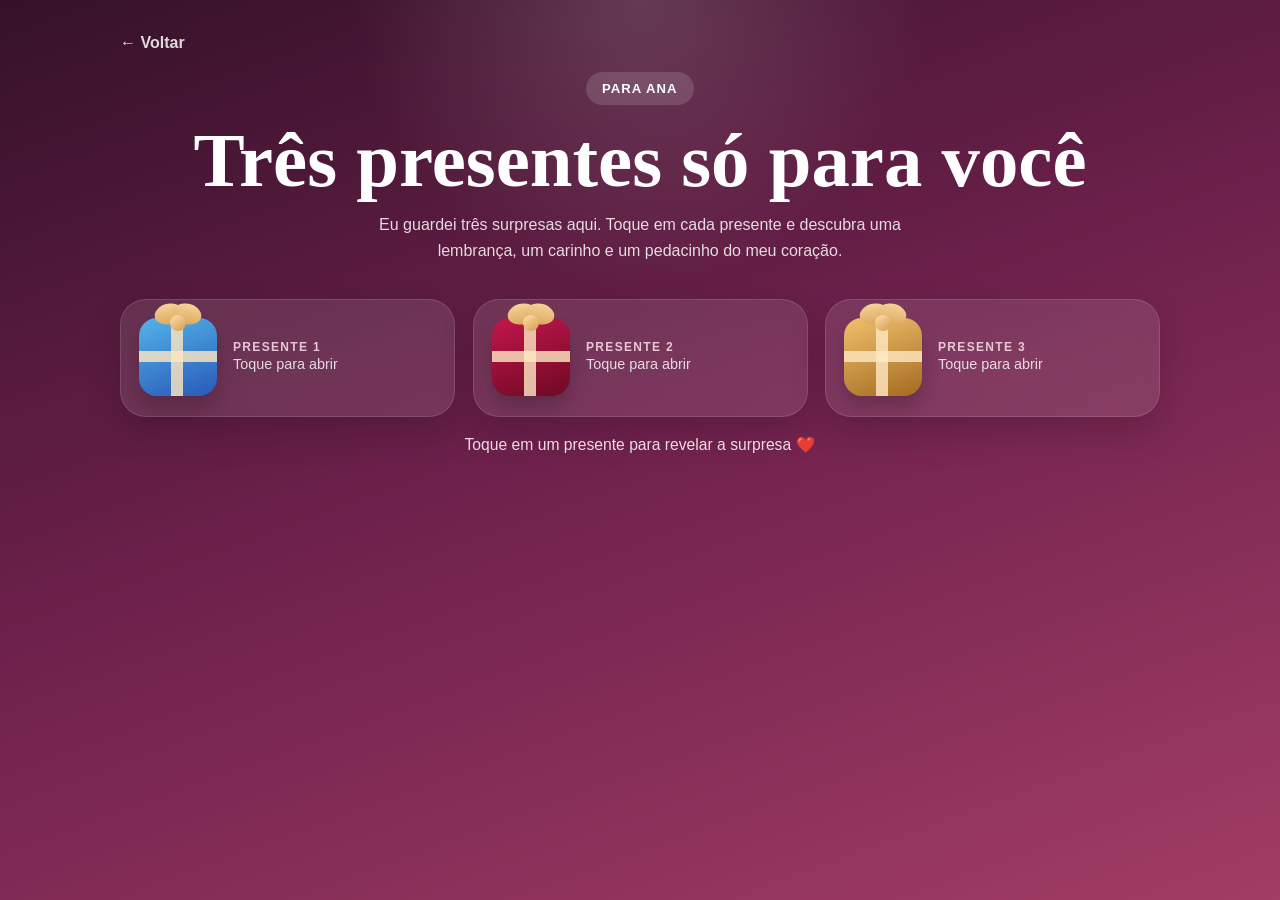
==== commit 0fc0e377: "Add files via upload Site completo" ====
--- a/presente.html
+++ b/presente.html
@@ -21,8 +21,8 @@
         <h1>Três presentes só para você</h1>
 
         <p>
-          Eu guardei três surpresas aqui. Toque em cada presente e descubra
-          uma lembrança, um carinho e um pedacinho do meu coração.
+          Eu guardei três surpresas aqui. Toque em cada presente e descubra uma
+          lembrança, um carinho e um pedacinho do meu coração.
         </p>
       </section>
 
@@ -42,7 +42,6 @@
 
             <span class="presente-card-texto">
               <small>Presente 1</small>
-              <strong>Uma surpresa do Stitch</strong>
               <span>Toque para abrir</span>
             </span>
           </button>
@@ -61,8 +60,7 @@
 
             <span class="presente-card-texto">
               <small>Presente 2</small>
-              <strong>Nosso buquê interativo</strong>
-              <span>8 rosas com mensagens</span>
+              <span>Toque para abrir</span>
             </span>
           </button>
 
@@ -80,8 +78,7 @@
 
             <span class="presente-card-texto">
               <small>Presente 3</small>
-              <strong>O sonho do nosso “sim”</strong>
-              <span>Aliança + cenário do pedido</span>
+              <span>Toque para abrir</span>
             </span>
           </button>
         </div>
@@ -96,10 +93,6 @@
           <div class="titulo-painel-presente">
             <span class="mini-titulo">Presente 1</span>
             <h2>Uma visitinha especial do Stitch</h2>
-            <p>
-              Ele saiu da caixinha só para trazer ainda mais fofura para esse
-              nosso momento.
-            </p>
           </div>
 
           <div class="stitch-stage" id="stitchStage">
@@ -157,21 +150,61 @@
                     />
                   </g>
 
-                  <ellipse class="head-main" cx="215" cy="150" rx="118" ry="120" />
-                  <ellipse class="head-mask" cx="215" cy="168" rx="84" ry="74" />
-                  <ellipse class="cheek cheek-left" cx="153" cy="181" rx="18" ry="12" />
-                  <ellipse class="cheek cheek-right" cx="277" cy="181" rx="18" ry="12" />
-
-                  <path class="tuft" d="M192 39 C190 18, 203 8, 211 20 C220 9, 231 17, 230 38 Z" />
-                  <path class="tuft" d="M206 28 C208 8, 221 0, 232 14 C240 4, 252 9, 250 31 Z" />
-                  <path class="tuft" d="M221 42 C224 18, 242 15, 247 32 C257 23, 268 29, 263 51 Z" />
+                  <ellipse
+                    class="head-main"
+                    cx="215"
+                    cy="150"
+                    rx="118"
+                    ry="120"
+                  />
+                  <ellipse
+                    class="head-mask"
+                    cx="215"
+                    cy="168"
+                    rx="84"
+                    ry="74"
+                  />
+                  <ellipse
+                    class="cheek cheek-left"
+                    cx="153"
+                    cy="181"
+                    rx="18"
+                    ry="12"
+                  />
+                  <ellipse
+                    class="cheek cheek-right"
+                    cx="277"
+                    cy="181"
+                    rx="18"
+                    ry="12"
+                  />
+
+                  <path
+                    class="tuft"
+                    d="M192 39 C190 18, 203 8, 211 20 C220 9, 231 17, 230 38 Z"
+                  />
+                  <path
+                    class="tuft"
+                    d="M206 28 C208 8, 221 0, 232 14 C240 4, 252 9, 250 31 Z"
+                  />
+                  <path
+                    class="tuft"
+                    d="M221 42 C224 18, 242 15, 247 32 C257 23, 268 29, 263 51 Z"
+                  />
 
                   <g class="eye eye-left">
                     <ellipse cx="170" cy="138" rx="34" ry="38" fill="#111f40" />
                     <ellipse cx="171" cy="139" rx="24" ry="28" fill="#ffffff" />
                     <ellipse cx="178" cy="146" rx="11" ry="14" fill="#0f1735" />
                     <ellipse cx="184" cy="139" rx="4" ry="4" fill="#ffffff" />
-                    <rect class="blink blink-left" x="138" y="97" width="64" height="82" rx="30" />
+                    <rect
+                      class="blink blink-left"
+                      x="138"
+                      y="97"
+                      width="64"
+                      height="82"
+                      rx="30"
+                    />
                   </g>
 
                   <g class="eye eye-right">
@@ -179,24 +212,61 @@
                     <ellipse cx="259" cy="139" rx="24" ry="28" fill="#ffffff" />
                     <ellipse cx="252" cy="146" rx="11" ry="14" fill="#0f1735" />
                     <ellipse cx="246" cy="139" rx="4" ry="4" fill="#ffffff" />
-                    <rect class="blink blink-right" x="228" y="97" width="64" height="82" rx="30" />
-                  </g>
-
-                  <ellipse class="nose-shadow" cx="216" cy="180" rx="46" ry="38" />
-                  <ellipse class="nose-main" cx="216" cy="173" rx="44" ry="35" />
+                    <rect
+                      class="blink blink-right"
+                      x="228"
+                      y="97"
+                      width="64"
+                      height="82"
+                      rx="30"
+                    />
+                  </g>
+
+                  <ellipse
+                    class="nose-shadow"
+                    cx="216"
+                    cy="180"
+                    rx="46"
+                    ry="38"
+                  />
+                  <ellipse
+                    class="nose-main"
+                    cx="216"
+                    cy="173"
+                    rx="44"
+                    ry="35"
+                  />
                   <path class="mouth-line" d="M198 208 Q216 224 234 208" />
                   <path class="chin-line" d="M188 216 Q216 242 244 216" />
 
                   <g class="body-group">
-                    <ellipse class="body-main" cx="217" cy="313" rx="88" ry="112" />
-                    <ellipse class="belly-main" cx="217" cy="326" rx="51" ry="79" />
+                    <ellipse
+                      class="body-main"
+                      cx="217"
+                      cy="313"
+                      rx="88"
+                      ry="112"
+                    />
+                    <ellipse
+                      class="belly-main"
+                      cx="217"
+                      cy="326"
+                      rx="51"
+                      ry="79"
+                    />
                   </g>
 
                   <g class="arm-left-down">
                     <path
                       d="M161 250 C145 278, 142 319, 154 347 C164 370, 186 372, 194 355 C202 338, 195 293, 188 252 Z"
                     />
-                    <ellipse cx="176" cy="357" rx="23" ry="20" class="paw-blue" />
+                    <ellipse
+                      cx="176"
+                      cy="357"
+                      rx="23"
+                      ry="20"
+                      class="paw-blue"
+                    />
                     <circle cx="168" cy="353" r="3" class="claw" />
                     <circle cx="178" cy="348" r="3" class="claw" />
                     <circle cx="188" cy="353" r="3" class="claw" />
@@ -206,15 +276,29 @@
                     <path
                       d="M269 238 C286 208, 307 179, 320 160 C333 141, 348 134, 358 143 C369 152, 367 171, 356 185 C338 210, 320 229, 291 252 Z"
                     />
-                    <ellipse cx="362" cy="139" rx="23" ry="20" class="paw-blue" />
+                    <ellipse
+                      cx="362"
+                      cy="139"
+                      rx="23"
+                      ry="20"
+                      class="paw-blue"
+                    />
                     <circle cx="354" cy="135" r="3" class="claw" />
                     <circle cx="364" cy="130" r="3" class="claw" />
                     <circle cx="374" cy="135" r="3" class="claw" />
                   </g>
 
                   <g class="leg-left">
-                    <path d="M169 378 C145 394, 140 429, 156 454 C170 476, 204 473, 214 454 C225 432, 210 394, 191 380 Z" />
-                    <ellipse cx="176" cy="452" rx="31" ry="18" class="paw-blue" />
+                    <path
+                      d="M169 378 C145 394, 140 429, 156 454 C170 476, 204 473, 214 454 C225 432, 210 394, 191 380 Z"
+                    />
+                    <ellipse
+                      cx="176"
+                      cy="452"
+                      rx="31"
+                      ry="18"
+                      class="paw-blue"
+                    />
                     <circle cx="160" cy="448" r="3" class="claw" />
                     <circle cx="173" cy="443" r="3" class="claw" />
                     <circle cx="186" cy="448" r="3" class="claw" />
@@ -222,8 +306,16 @@
                   </g>
 
                   <g class="leg-right">
-                    <path d="M261 378 C285 394, 290 429, 274 454 C260 476, 226 473, 216 454 C205 432, 220 394, 239 380 Z" />
-                    <ellipse cx="254" cy="452" rx="31" ry="18" class="paw-blue" />
+                    <path
+                      d="M261 378 C285 394, 290 429, 274 454 C260 476, 226 473, 216 454 C205 432, 220 394, 239 380 Z"
+                    />
+                    <ellipse
+                      cx="254"
+                      cy="452"
+                      rx="31"
+                      ry="18"
+                      class="paw-blue"
+                    />
                     <circle cx="239" cy="450" r="3" class="claw" />
                     <circle cx="252" cy="444" r="3" class="claw" />
                     <circle cx="265" cy="448" r="3" class="claw" />
@@ -236,28 +328,34 @@
             <div class="texto-stitch">
               <strong>Oi, Ana! 💙</strong>
               <p>
-                O Stitch apareceu para deixar esse presente ainda mais fofo
-                e lembrar que o amor também mora nos detalhes mais divertidos.
+                “Finalmente esse cara te pediu em namoro, né? Já estava na
+                hora!” Kkkkk. Amor, lembra de quando brincamos com ele na sua
+                casa? Foi tão divertido que quis trazê-lo de volta para fazer
+                parte desse dia especial e lembrar o quanto amo viver cada
+                momento ao seu lado. 💙
               </p>
             </div>
           </div>
         </article>
 
-        <article class="painel-presente painel-buque-rosa" id="painel-buque" hidden>
+        <article
+          class="painel-presente painel-buque-rosa"
+          id="painel-buque"
+          hidden
+        >
           <div class="titulo-painel-presente">
             <span class="mini-titulo">Presente 2</span>
             <h2>O nosso buquê com 8 rosas</h2>
-            <p>
-              Ele sai de um presente vermelho só para ficar ainda mais especial.
-              Depois, toque em cada rosa vermelha para descobrir um motivo pelo qual eu amo você.
-            </p>
           </div>
 
           <div class="presente-palco presente-palco-buque">
             <div class="conteudo-saindo conteudo-saindo-buque">
-              <div class="buque-area visivel presente-buque-area" aria-hidden="false">
+              <div
+                class="buque-area visivel presente-buque-area"
+                aria-hidden="false"
+              >
                 <div class="contador-rosas">
-                  <span id="contadorRosas">0</span> de 8 rosas descobertas
+                  <span id="contadorRosas">0 </span> de 8 rosas descobertas
                 </div>
 
                 <div class="buque-realista buque-oito-rosas" id="buque">
@@ -281,8 +379,16 @@
                     <span class="folha f10"></span>
                   </div>
 
-                  <div class="astromelias" id="astromelias" aria-hidden="true"></div>
-                  <div class="mosquitinhos" id="mosquitinhos" aria-hidden="true"></div>
+                  <div
+                    class="astromelias"
+                    id="astromelias"
+                    aria-hidden="true"
+                  ></div>
+                  <div
+                    class="mosquitinhos"
+                    id="mosquitinhos"
+                    aria-hidden="true"
+                  ></div>
                   <div class="rosas" id="rosas"></div>
 
                   <div class="embrulho-frontal" aria-hidden="true">
@@ -298,11 +404,12 @@
 
                 <div class="mensagem-final-buque" id="mensagemFinalBuque">
                   <span class="coracao-final">❤️</span>
-                  <h2>Você encontrou todas as rosas</h2>
+                  <h2>Isso foi só o começo</h2>
 
                   <p>
                     Oito rosas ainda não seriam suficientes para mostrar tudo o
-                    que eu sinto, mas cada uma delas guarda um pedacinho do meu amor.
+                    que eu sinto, mas cada uma delas guarda um pedacinho do meu
+                    amor.
                   </p>
 
                   <strong>Eu escolho você, Ana.</strong>
@@ -310,7 +417,10 @@
               </div>
             </div>
 
-            <div class="caixa-presente-visual caixa-vermelha" aria-hidden="true">
+            <div
+              class="caixa-presente-visual caixa-vermelha"
+              aria-hidden="true"
+            >
               <span class="tampa-caixa-presente"></span>
               <span class="corpo-caixa-presente"></span>
               <span class="fita-caixa fita-caixa-v"></span>
@@ -320,13 +430,14 @@
           </div>
         </article>
 
-        <article class="painel-presente painel-alianca-simples" id="painel-alianca" hidden>
+        <article
+          class="painel-presente painel-alianca-simples"
+          id="painel-alianca"
+          hidden
+        >
           <div class="titulo-painel-presente">
             <span class="mini-titulo">Presente 3</span>
             <h2>A nossa aliança</h2>
-            <p>
-              Ela sai de um presente dourado e, quando você abrir, alguns anéis vão cair para deixar esse momento ainda mais especial.
-            </p>
           </div>
 
           <div class="presente-palco presente-palco-alianca">
@@ -342,13 +453,18 @@
                 <div class="texto-cartao-alianca">
                   <h3>A nossa aliança</h3>
                   <p>
-                    Eu já consigo imaginar esse momento com você: o pedido, o
-                    brilho da aliança e o nosso coração guardando esse dia para
-                    sempre.
+                    Amor, finalmente posso te mostrar a foto da aliança que
+                    escondi de você por tanto tempo. Eu já consigo imaginar a
+                    sua carinha ao ver o quanto ela é linda. Desde o primeiro
+                    momento em que a vi, pensei em você e senti que ela
+                    combinava perfeitamente com você. Agora, finalmente, ela
+                    está no seu dedo, e eu estava ansioso demais para viver esse
+                    momento ao seu lado. 💍❤️
                   </p>
 
                   <span class="detalhe-alianca">
-                    Um símbolo do nosso amor, da nossa escolha e do nosso “sim”. 💍
+                    Um símbolo do nosso amor, da nossa escolha e do nosso “sim”.
+                    💍
                   </span>
                 </div>
               </div>
--- a/style.css
+++ b/style.css
@@ -4156,3 +4156,44 @@
     border-radius: 13px;
   }
 }
+
+/* =========================================================
+   AFASTA O STITCH DA CAIXA DE MENSAGEM
+   FUNCIONA NO COMPUTADOR E NO CELULAR
+   ========================================================= */
+
+.stitch-stage {
+  min-height: 690px !important;
+}
+
+.stitch-svg-wrap {
+  bottom: 205px !important;
+  width: min(360px, calc(100% - 20px)) !important;
+}
+
+.texto-stitch {
+  bottom: 20px !important;
+  z-index: 20 !important;
+  width: min(620px, calc(100% - 28px)) !important;
+}
+
+/* Ajuste específico para celular */
+@media (max-width: 520px) {
+  .stitch-stage {
+    min-height: 640px !important;
+  }
+
+  .stitch-svg-wrap {
+    bottom: 205px !important;
+    width: min(285px, calc(100% - 18px)) !important;
+  }
+
+  .texto-stitch {
+    bottom: 16px !important;
+    width: calc(100% - 20px) !important;
+    padding: 16px !important;
+  }
+}
+.contador-rosas span {
+  margin-right: 5px;
+}
